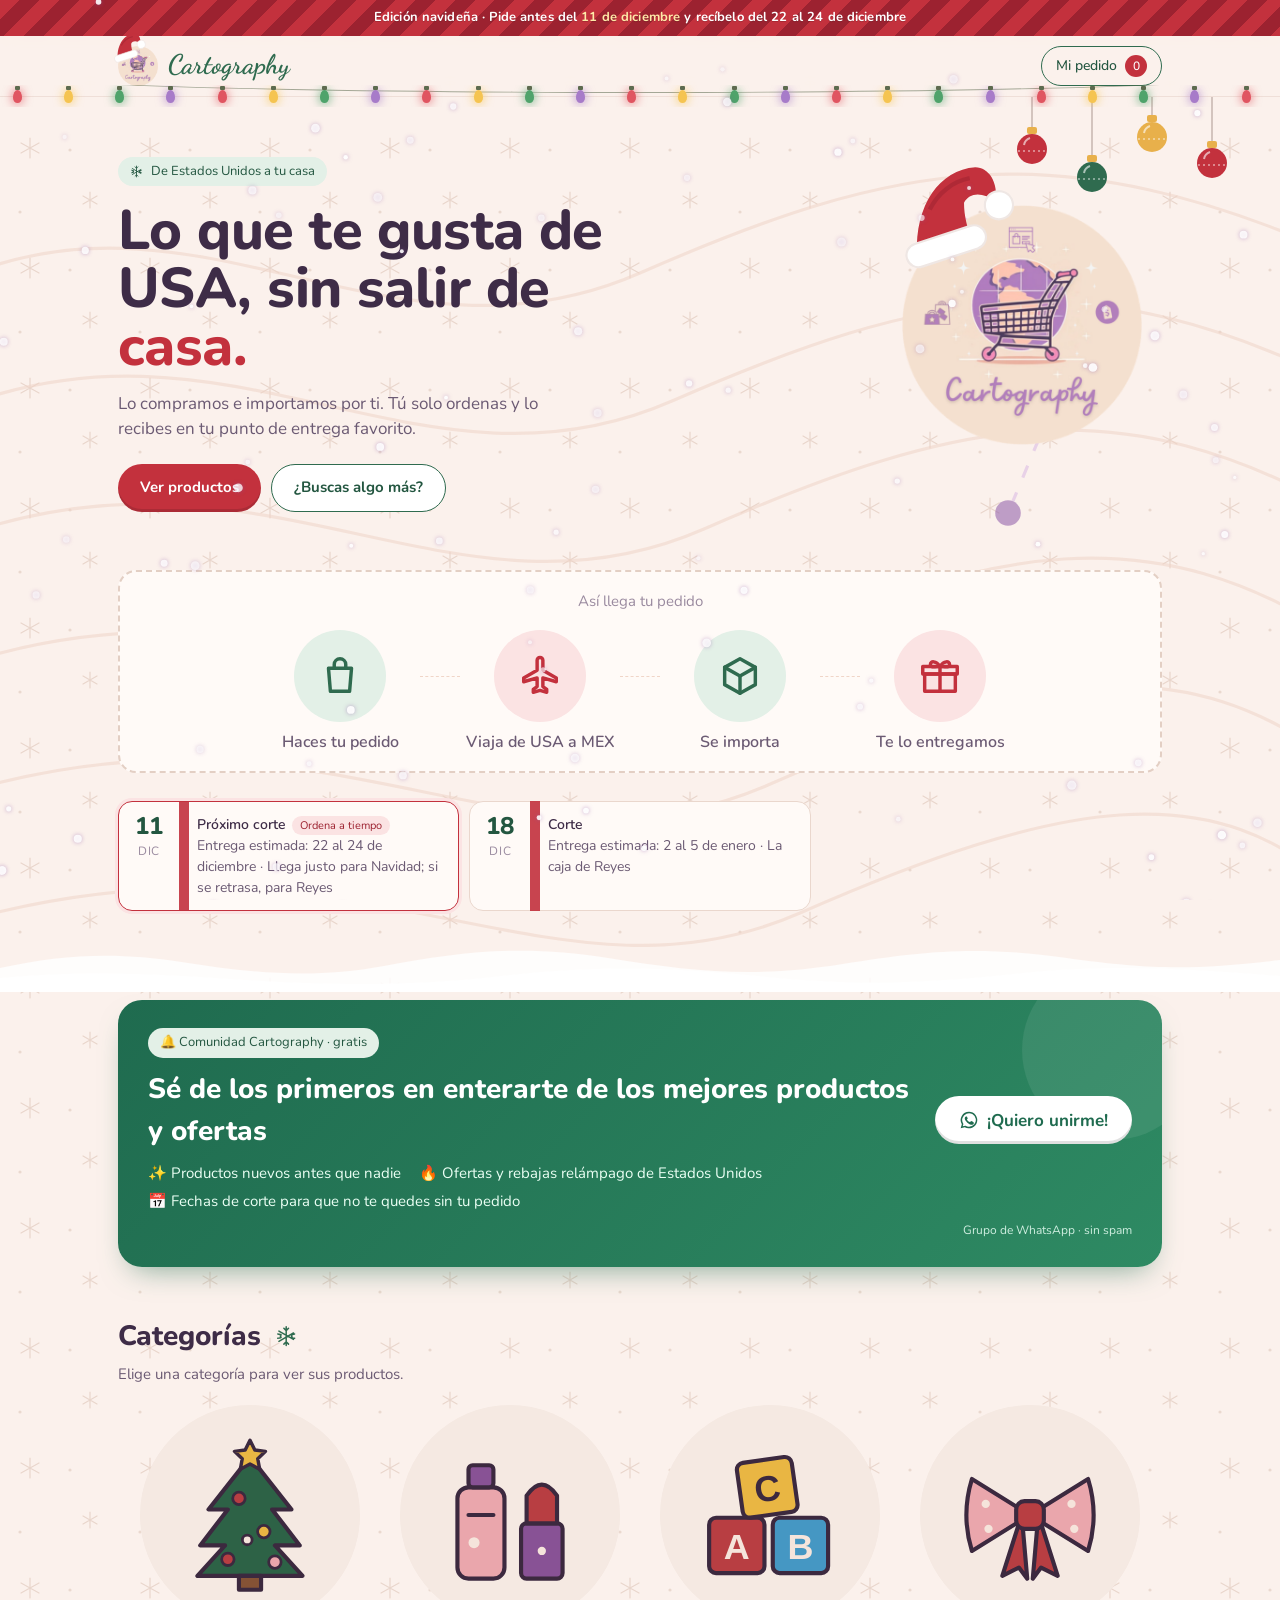
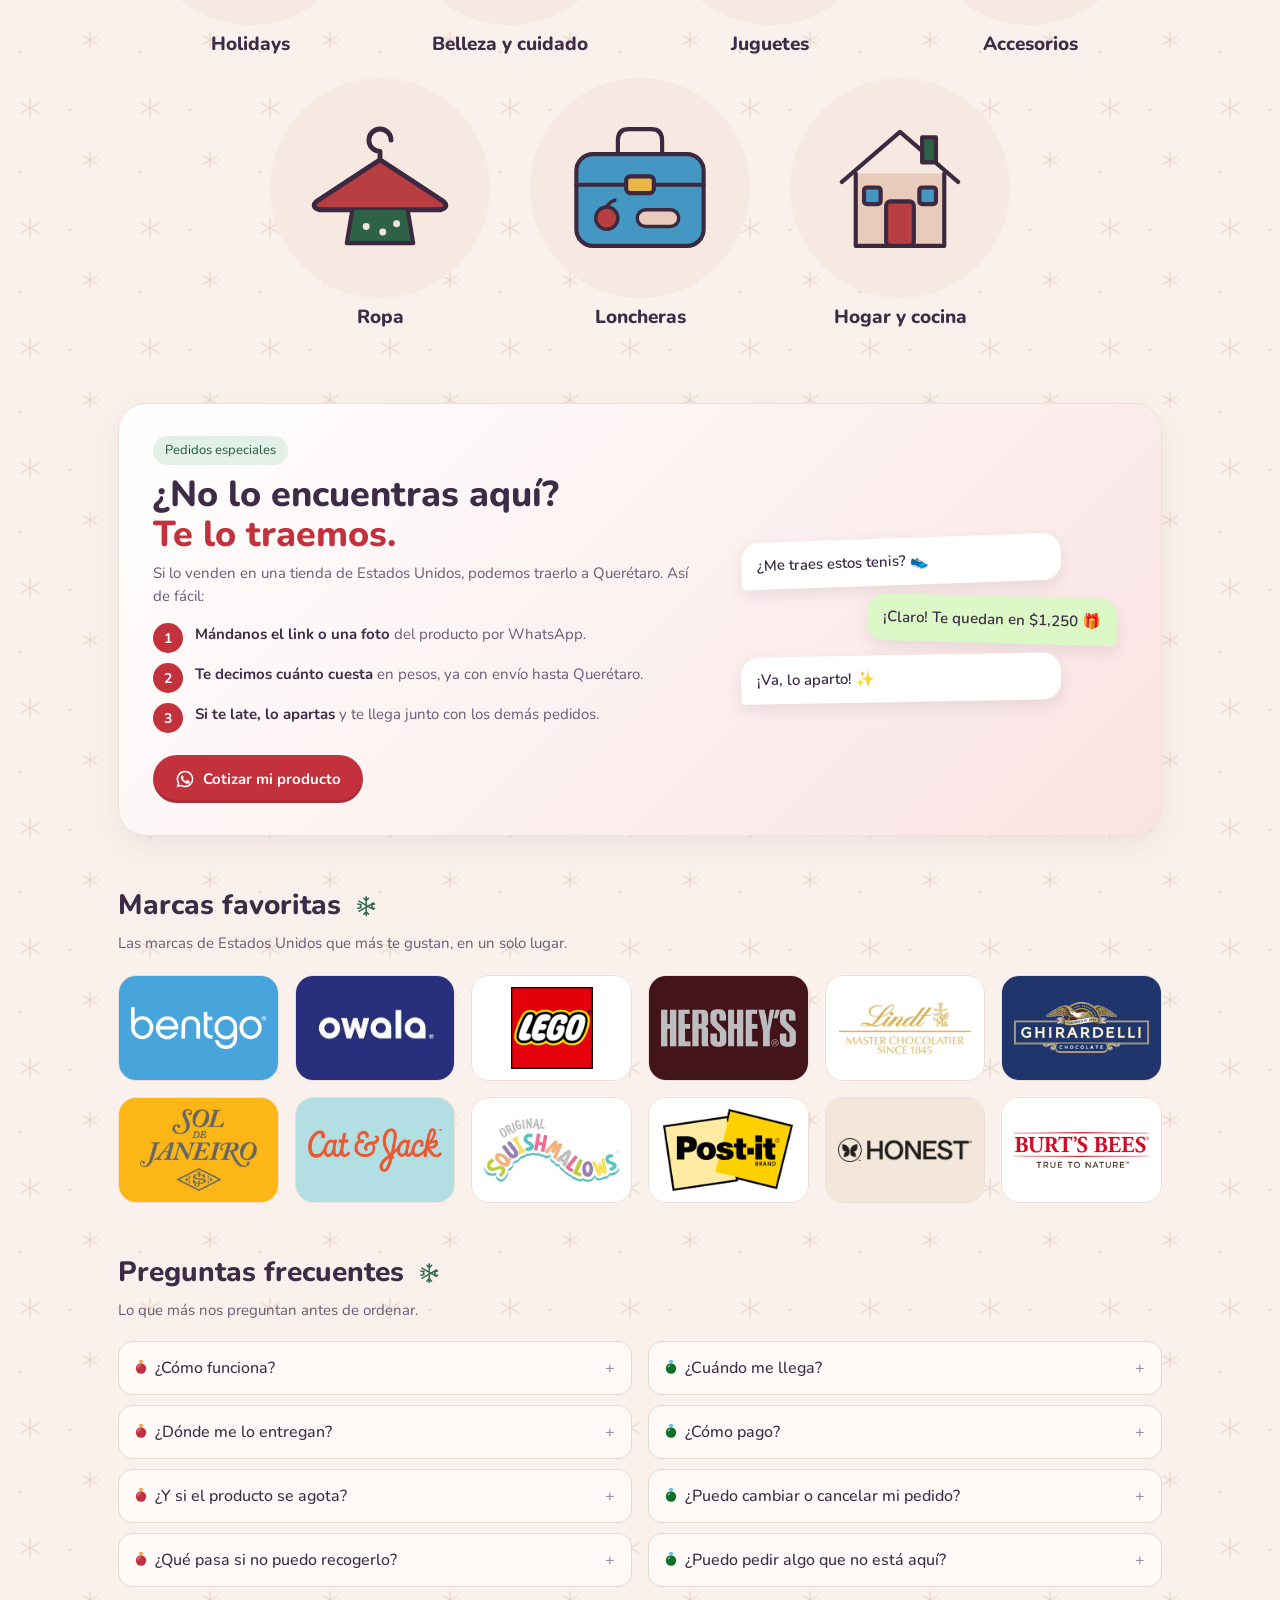
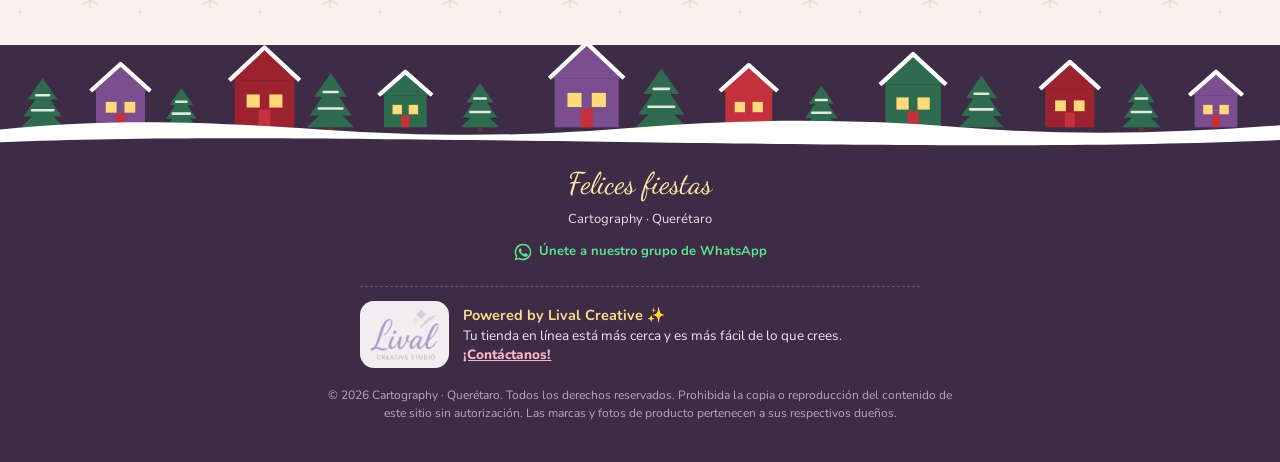
==== index.html @ c47ffec2 "Corrige nombre de sudadera Gap niño Co-Authored-By: Claude Opus 5.5 <noreply@anthropic.com> Claude-S" ====
<!DOCTYPE html>
<html lang="es-MX">
<head>
<meta charset="utf-8">
<meta name="viewport" content="width=device-width, initial-scale=1, viewport-fit=cover">
<title>Cartography · Lo que te gusta de USA, en Querétaro</title>
<meta property="og:type" content="website">
<meta property="og:site_name" content="Cartography">
<meta property="og:title" content="Cartography · Lo que te gusta de USA, en Querétaro">
<meta property="og:description" content="Lo que te gusta de Estados Unidos, sin salir de Querétaro. Ordena en línea y recíbelo cerca de ti 🎁">
<meta property="og:image" content="https://livalcreative.github.io/Cartography/img/compartir.jpg">
<meta property="og:url" content="https://livalcreative.github.io/Cartography/">
<meta name="twitter:card" content="summary_large_image">
<meta name="description" content="Productos de Estados Unidos entregados en Querétaro. Ordena en línea y recibe tu pedido en tu punto de entrega.">
<meta name="theme-color" content="#fbf1ec">
<link rel="icon" href="img/logo-cartography.png">
<link rel="apple-touch-icon" href="img/icono-180.png">
<link rel="preconnect" href="https://fonts.googleapis.com">
<link rel="preconnect" href="https://fonts.gstatic.com" crossorigin>
<link rel="stylesheet" href="https://fonts.googleapis.com/css2?family=Dancing+Script:wght@700&family=Nunito:wght@400;600;700;800&display=swap">
<link rel="stylesheet" href="assets/estilo.css?v=35">
<link rel="stylesheet" href="assets/navidad.css?v=8">
<script src="assets/nieve.js?v=3"></script>
</head>
<body class="navidad">
<div class="banda-navidad" id="banda">Edición navideña · Dulces y antojos de temporada de Estados Unidos</div>
<header class="barra">
  <div class="wrap">
    <a class="logo" href="./" aria-label="Cartography, inicio">
      <img src="img/logo-cartography.png" alt="">
      Cartography
    </a>
    <a class="mi-pedido" href="pedido/">Mi pedido <span class="n" data-contador>0</span></a>
  </div>
  <div class="luces" aria-hidden="true"><span style="left:1%"></span><span style="left:5%"></span><span style="left:9%"></span><span style="left:13%"></span><span style="left:17%"></span><span style="left:21%"></span><span style="left:25%"></span><span style="left:29%"></span><span style="left:33%"></span><span style="left:37%"></span><span style="left:41%"></span><span style="left:45%"></span><span style="left:49%"></span><span style="left:53%"></span><span style="left:57%"></span><span style="left:61%"></span><span style="left:65%"></span><span style="left:69%"></span><span style="left:73%"></span><span style="left:77%"></span><span style="left:81%"></span><span style="left:85%"></span><span style="left:89%"></span><span style="left:93%"></span><span style="left:97%"></span></div>
</header>

<main>
  <section class="portada">
    <svg class="mapa" viewBox="0 0 400 300" preserveAspectRatio="xMidYMid slice" aria-hidden="true" fill="none" stroke="#f0d5c8" stroke-width="1">
      <path d="M-20 60 C60 20 120 90 200 55 S330 10 420 50"/>
      <path d="M-20 100 C70 60 130 130 210 95 S340 50 420 90"/>
      <path d="M-20 140 C80 100 140 170 220 135 S350 90 420 130"/>
      <path d="M-20 180 C90 140 150 210 230 175 S360 130 420 170"/>
      <path d="M-20 220 C100 180 160 250 240 215 S370 170 420 210"/>
      <path d="M-20 260 C110 220 170 290 250 255 S380 210 420 250"/>
      <path d="M300 40 l40 30 l-25 60" stroke="#d9b8e3" stroke-dasharray="4 5"/>
      <circle cx="300" cy="40" r="3" fill="#d9b8e3" stroke="none"/>
      <circle cx="315" cy="130" r="4" fill="#8e5aa8" stroke="none"/>
    </svg>
    <div class="wrap">
      <img class="sello" src="img/logo-cartography.png" alt="Logo de Cartography">
      <div class="texto">
      <p class="kicker"><svg class="copo" viewBox="0 0 24 24" fill="none" stroke="currentColor" stroke-width="1.6" stroke-linecap="round" aria-hidden="true"><path d="M12 2v20M4.2 6.5l15.6 9M4.2 17.5l15.6-9M9.5 3.5 12 6l2.5-2.5M9.5 20.5 12 18l2.5 2.5M3 9.7l3.4.9-.9 3.4M21 14.3l-3.4-.9.9-3.4M3 14.3l3.4-.9-.9-3.4M21 9.7l-3.4.9.9 3.4"/></svg> De Estados Unidos a tu casa</p>
      <h1 class="grande">Lo que te gusta de USA, sin salir de casa.</h1>
      <p class="lead">Lo compramos e importamos por ti. Tú solo ordenas y lo recibes en tu punto de entrega favorito.</p>
      <div style="display:flex;gap:10px;flex-wrap:wrap">
        <a class="btn" href="#productos">Ver productos</a>
        <a class="btn claro" id="pedirAlgo" href="#">¿Buscas algo más?</a>
      </div>
      </div>
      <div class="extra">

      <div class="pasos" style="margin-top:28px">
        <p class="lbl">Así llega tu pedido</p>
        <div class="flow" id="flow"></div>
      </div>

      <div class="cortes" id="cortes"></div>
      </div>
    </div>
  </section>

  <section class="seccion grupo-arriba" id="grupo">
    <div class="wrap">
      <div class="grupo-wa">
        <div class="grupo-txt"><span class="kicker">🔔 Comunidad Cartography · gratis</span><h2 class="sec">Sé de los primeros en enterarte de los mejores productos y ofertas</h2><ul class="grupo-lista"><li>✨ Productos nuevos antes que nadie</li><li>🔥 Ofertas y rebajas relámpago de Estados Unidos</li><li>📅 Fechas de corte para que no te quedes sin tu pedido</li></ul></div>
        <a class="btn wa" href="https://chat.whatsapp.com/EgmJVJVqVJzEDLu8pYIgN0" target="_blank" rel="noopener"><svg viewBox="0 0 24 24" width="20" height="20" fill="currentColor" aria-hidden="true"><path d="M12 2a10 10 0 0 0-8.6 15.1L2 22l5-1.3A10 10 0 1 0 12 2Zm0 18.2a8.2 8.2 0 0 1-4.2-1.2l-.3-.2-3 .8.8-2.9-.2-.3A8.2 8.2 0 1 1 12 20.2Zm4.5-6.1c-.2-.1-1.5-.7-1.7-.8-.2-.1-.4-.1-.6.1l-.8 1c-.1.2-.3.2-.5.1a6.7 6.7 0 0 1-3.3-2.9c-.2-.4.3-.4.8-1.3.1-.2 0-.3 0-.4l-.8-1.8c-.2-.5-.4-.4-.6-.4h-.5a1 1 0 0 0-.7.3 3 3 0 0 0-.9 2.2 5.2 5.2 0 0 0 1.1 2.8 11.9 11.9 0 0 0 4.6 4c1.7.7 2.4.8 3.2.7a2.8 2.8 0 0 0 1.8-1.3 2.3 2.3 0 0 0 .2-1.3c-.1-.1-.3-.2-.5-.3Z"/></svg> ¡Quiero unirme!</a><small class="grupo-nota">Grupo de WhatsApp · sin spam</small>
      </div>
    </div>
  </section>
  <section class="seccion" id="productos">
    <div class="wrap">
      <h2 class="sec">Categorías <svg class="copo" viewBox="0 0 24 24" fill="none" stroke="currentColor" stroke-width="1.6" stroke-linecap="round" aria-hidden="true"><path d="M12 2v20M4.2 6.5l15.6 9M4.2 17.5l15.6-9M9.5 3.5 12 6l2.5-2.5M9.5 20.5 12 18l2.5 2.5M3 9.7l3.4.9-.9 3.4M21 14.3l-3.4-.9.9-3.4M3 14.3l3.4-.9-.9-3.4M21 9.7l-3.4.9.9 3.4"/></svg></h2>
      <p class="sub">Elige una categoría para ver sus productos.</p>
      <div class="circulos grandes" id="cats"></div>
    </div>
  </section>

  <section class="seccion" id="pedir">
    <div class="wrap">
      <div class="pedir-caja">
        <div class="pedir-txt">
          <span class="kicker">Pedidos especiales</span>
          <h2 class="sec">¿No lo encuentras aquí? <span class="resalta">Te lo traemos.</span></h2>
          <p class="sub">Si lo venden en una tienda de Estados Unidos, podemos traerlo a Querétaro. Así de fácil:</p>
          <ol class="pedir-pasos">
            <li><b>1</b><span><strong>Mándanos el link o una foto</strong> del producto por WhatsApp.</span></li>
            <li><b>2</b><span><strong>Te decimos cuánto cuesta</strong> en pesos, ya con envío hasta Querétaro.</span></li>
            <li><b>3</b><span><strong>Si te late, lo apartas</strong> y te llega junto con los demás pedidos.</span></li>
          </ol>
          <a class="btn wa" id="pedirWa" href="#" target="_blank" rel="noopener"><svg viewBox="0 0 24 24" width="20" height="20" fill="currentColor" aria-hidden="true"><path d="M12 2a10 10 0 0 0-8.6 15.1L2 22l5-1.3A10 10 0 1 0 12 2Zm0 18.2a8.2 8.2 0 0 1-4.2-1.2l-.3-.2-3 .8.8-2.9-.2-.3A8.2 8.2 0 1 1 12 20.2Zm4.5-6.1c-.2-.1-1.5-.7-1.7-.8-.2-.1-.4-.1-.6.1l-.8 1c-.1.2-.3.2-.5.1a6.7 6.7 0 0 1-3.3-2.9c-.2-.4.3-.4.8-1.3.1-.2 0-.3 0-.4l-.8-1.8c-.2-.5-.4-.4-.6-.4h-.5a1 1 0 0 0-.7.3 3 3 0 0 0-.9 2.2 5.2 5.2 0 0 0 1.1 2.8 11.9 11.9 0 0 0 4.6 4c1.7.7 2.4.8 3.2.7a2.8 2.8 0 0 0 1.8-1.3 2.3 2.3 0 0 0 .2-1.3c-.1-.1-.3-.2-.5-.3Z"/></svg> Cotizar mi producto</a>
        </div>
        <div class="pedir-arte" aria-hidden="true">
          <div class="burbuja b1">¿Me traes estos tenis? 👟</div>
          <div class="burbuja b2 yo">¡Claro! Te quedan en $1,250 🎁</div>
          <div class="burbuja b3">¡Va, lo aparto! ✨</div>
        </div>
      </div>
    </div>
  </section>

  <section class="seccion" id="marcas">
    <div class="wrap">
      <h2 class="sec">Marcas favoritas <svg class="copo" viewBox="0 0 24 24" fill="none" stroke="currentColor" stroke-width="1.6" stroke-linecap="round" aria-hidden="true"><path d="M12 2v20M4.2 6.5l15.6 9M4.2 17.5l15.6-9M9.5 3.5 12 6l2.5-2.5M9.5 20.5 12 18l2.5 2.5M3 9.7l3.4.9-.9 3.4M21 14.3l-3.4-.9.9-3.4M3 14.3l3.4-.9-.9-3.4M21 9.7l-3.4.9.9 3.4"/></svg></h2>
      <p class="sub">Las marcas de Estados Unidos que más te gustan, en un solo lugar.</p>
      <div class="marcas" id="marcasGrid"></div>
    </div>
  </section>


  <section class="seccion" id="preguntas">
    <div class="wrap" style="max-width:720px">
      <h2 class="sec">Preguntas frecuentes <svg class="copo" viewBox="0 0 24 24" fill="none" stroke="currentColor" stroke-width="1.6" stroke-linecap="round" aria-hidden="true"><path d="M12 2v20M4.2 6.5l15.6 9M4.2 17.5l15.6-9M9.5 3.5 12 6l2.5-2.5M9.5 20.5 12 18l2.5 2.5M3 9.7l3.4.9-.9 3.4M21 14.3l-3.4-.9.9-3.4M3 14.3l3.4-.9-.9-3.4M21 9.7l-3.4.9.9 3.4"/></svg></h2>
      <p class="sub">Lo que más nos preguntan antes de ordenar.</p>
      <div class="faq">
      <details><summary>¿Cómo funciona?</summary><p>Eliges tus productos y nos mandas tu pedido por WhatsApp. Ordenas con una parte del total por transferencia, nosotros lo compramos en Estados Unidos, lo importamos y te lo entregamos en Querétaro. El resto lo pagas al momento de la entrega.</p></details>
      <details><summary>¿Cuándo me llega?</summary><p>Cada producto te dice hasta qué día puedes pedirlo y la fecha estimada de entrega. Las fechas pueden variar unos días por el proceso de importación; si algo cambia, te avisamos por WhatsApp.</p></details>
      <details><summary>¿Dónde me lo entregan?</summary><p>En persona, en puntos de Querétaro como Uptown Juriquilla, Urban Center Jurica, Portal Querétaro, UTEQ, Santander de 5 de Febrero y Walmart de Bernardo Quintana. Los domingos también en Plaza Esfera y Arcos. El día y la hora los acordamos por WhatsApp.</p></details>
      <details><summary>¿Cómo pago?</summary><p>Para ordenar, por transferencia; te damos los datos al enviar tu pedido. El resto lo pagas al recibirlo, en efectivo o por transferencia.</p></details>
      <details><summary>¿Y si el producto se agota?</summary><p>Si al momento de comprarlo ya no hay, te avisamos y eliges: otro producto o la devolución completa de lo que pagaste.</p></details>
      <details><summary>¿Puedo cambiar o cancelar mi pedido?</summary><p>Como cada pedido se compra especialmente para ti, una vez comprado no hay cambios ni cancelaciones por talla o gusto. Si algo llega dañado, lo revisamos contigo.</p></details>
      <details><summary>¿Qué pasa si no puedo recogerlo?</summary><p>Tienes 15 días para liquidar y recoger tu pedido desde que te avisamos que llegó. Si no se recoge en ese plazo, el pedido se pierde y el anticipo no se devuelve.</p></details>
      <details><summary>¿Puedo pedir algo que no está aquí?</summary><p>Sí. Mándanos el link o una foto por WhatsApp y te decimos cuánto te queda en Querétaro.</p></details>
      </div>
    </div>
  </section>
</main>

<footer class="pie"><div class="wrap"><p class="felices">Felices fiestas</p>Cartography · Querétaro<p class="pie-grupo"><a href="https://chat.whatsapp.com/EgmJVJVqVJzEDLu8pYIgN0" target="_blank" rel="noopener"><svg viewBox="0 0 24 24" width="20" height="20" fill="currentColor" aria-hidden="true"><path d="M12 2a10 10 0 0 0-8.6 15.1L2 22l5-1.3A10 10 0 1 0 12 2Zm0 18.2a8.2 8.2 0 0 1-4.2-1.2l-.3-.2-3 .8.8-2.9-.2-.3A8.2 8.2 0 1 1 12 20.2Zm4.5-6.1c-.2-.1-1.5-.7-1.7-.8-.2-.1-.4-.1-.6.1l-.8 1c-.1.2-.3.2-.5.1a6.7 6.7 0 0 1-3.3-2.9c-.2-.4.3-.4.8-1.3.1-.2 0-.3 0-.4l-.8-1.8c-.2-.5-.4-.4-.6-.4h-.5a1 1 0 0 0-.7.3 3 3 0 0 0-.9 2.2 5.2 5.2 0 0 0 1.1 2.8 11.9 11.9 0 0 0 4.6 4c1.7.7 2.4.8 3.2.7a2.8 2.8 0 0 0 1.8-1.3 2.3 2.3 0 0 0 .2-1.3c-.1-.1-.3-.2-.5-.3Z"/></svg> Únete a nuestro grupo de WhatsApp</a></p><div class="credito"><a class="lival-logo" href="https://wa.me/524422791488?text=%C2%A1Hola%21%20Me%20gustar%C3%ADa%20m%C3%A1s%20informaci%C3%B3n%20sobre%20el%20servicio%20de%20p%C3%A1ginas%20web%20para%20negocios%20y%20emprendimientos." target="_blank" rel="noopener" aria-label="Lival Creative"><img src="img/lival-creative.png" alt="Lival Creative" loading="lazy"></a><p><b>Powered by Lival Creative ✨</b><br>Tu tienda en línea está más cerca y es más fácil de lo que crees. <a href="https://wa.me/524422791488?text=%C2%A1Hola%21%20Me%20gustar%C3%ADa%20m%C3%A1s%20informaci%C3%B3n%20sobre%20el%20servicio%20de%20p%C3%A1ginas%20web%20para%20negocios%20y%20emprendimientos." target="_blank" rel="noopener">¡Contáctanos!</a></p></div><p class="derechos">© 2026 Cartography · Querétaro. Todos los derechos reservados. Prohibida la copia o reproducción del contenido de este sitio sin autorización. Las marcas y fotos de producto pertenecen a sus respectivos dueños.</p></div></footer>

<div class="aviso" id="aviso" hidden role="status"></div>

<script src="assets/productos.js?v=118"></script>
<script src="assets/tienda.js?v=8"></script>
<script src="assets/comun.js?v=33"></script>
<script>
(function () {
  const C = window.CARTO, U = window.CARTO_UI, esc = U.esc;
  // Enlaces viejos con #p=producto
  const m = /#p=([\w-]+)/.exec(location.hash); if (m) { location.replace("producto/?id=" + m[1]); return; }
  if (location.hash === "#belleza") { location.replace("categoria/?c=belleza"); return; }

  document.getElementById("flow").innerHTML = U.pasosHTML();

  const hoy = C.hoyISO(), prox = C.proximoCruce();
  const vigentes = C.CRUCES.filter(c => hoy <= c.corteMismoDia);
  const MES = ["ene", "feb", "mar", "abr", "may", "jun", "jul", "ago", "sep", "oct", "nov", "dic"];
  document.getElementById("cortes").innerHTML = vigentes.length ? vigentes.map(c => {
    const d = C.fecha(c.corteMismoDia), es = prox && c.cruce === prox.cruce;
    return '<div class="corte' + (es ? " prox" : "") + '"><div class="dia"><b>' + d.getDate() + "</b><span>" + MES[d.getMonth()] + "</span></div><p>" +
      (es ? '<strong>Próximo corte</strong><span class="tag">Ordena a tiempo</span><br>' : "<strong>Corte</strong><br>") +
      "Entrega estimada: " + esc(c.entrega) + (c.nota ? " · " + esc(c.nota) : "") + "</p></div>";
  }).join("") : '<div class="corte"><p><strong>Pronto anunciamos los siguientes cortes.</strong><br>Mientras, escríbenos por WhatsApp.</p></div>';

  const pa = document.getElementById("pedirAlgo");
  pa.href = "https://wa.me/52" + C.WHATSAPP + "?text=" + encodeURIComponent("🔎 Solicitud *Cartography*\n\n¡Hola Cartography! Busco un producto que no vi en la tienda: ");
  pa.target = "_blank"; pa.rel = "noopener";
  document.getElementById("pedirWa").href = pa.href;

  document.getElementById("marcasGrid").innerHTML = U.MARCAS.map(m => U.marcaHTML(m, "categoria/")).join("");
  document.getElementById("cats").innerHTML = U.CATEGORIAS.map(c => U.circuloHTML("categoria/?c=" + c.id, U.fotoCategoria(c), c.nombre)).join("");
})();
</script>
</body>
</html>
---- assets/estilo.css ----
*,*::before,*::after{box-sizing:border-box}
:root{
  --arena:#fbf1ec;--papel:#fffaf7;--tinta:#3e2c47;--tinta2:#6b5a73;--suave:#9a8a9f;--linea:#efdfd8;
  --rosa:#8e5aa8;--rosa2:#6b3f84;--rosaclaro:#f3e6f6;--mapa:#f0d5c8;--durazno:#f3dfd3;--pink:#f4b6c2;
  --titulo:"Nunito",system-ui,-apple-system,"Segoe UI",Roboto,sans-serif;
  --texto:"Nunito",system-ui,-apple-system,"Segoe UI",Roboto,sans-serif;
  --firma:"Dancing Script",cursive;
}
html{scroll-behavior:smooth;-webkit-text-size-adjust:100%}
body{margin:0;background:var(--arena);color:var(--tinta);font-family:var(--texto);font-size:16px;line-height:1.5;-webkit-font-smoothing:antialiased}
img{max-width:100%;display:block}
a{color:inherit}
button{font:inherit;color:inherit;cursor:pointer}
[hidden]{display:none!important}
.wrap{max-width:1080px;margin:0 auto;padding:0 18px}

/* Barra */
.barra{position:sticky;top:0;z-index:20;background:rgba(251,241,236,.94);backdrop-filter:blur(8px);border-bottom:1px solid var(--linea)}
.barra .wrap{display:flex;align-items:center;justify-content:space-between;height:60px}
.logo{display:flex;align-items:center;gap:10px;text-decoration:none;font-family:var(--firma);font-weight:700;font-size:27px;color:var(--rosa)}
.logo img{width:40px;height:40px}
.mi-pedido{display:inline-flex;align-items:center;gap:8px;border:1.5px solid var(--rosa);color:var(--rosa2);border-radius:999px;padding:8px 14px;text-decoration:none;font-size:14px;font-weight:500;background:transparent}
.mi-pedido .n{min-width:22px;height:22px;border-radius:999px;background:var(--rosa);color:#fff;font-size:12px;display:inline-grid;place-items:center;padding:0 6px}

/* Portada */
.portada{padding:44px 0 28px;position:relative;overflow:hidden}
.portada .mapa{position:absolute;inset:0;opacity:.55;pointer-events:none}
.portada .wrap{position:relative}
.kicker{display:inline-flex;align-items:center;gap:8px;font-size:13px;color:var(--rosa2);background:var(--rosaclaro);border-radius:999px;padding:5px 12px;margin:0 0 16px}
h1.grande{font-family:var(--titulo);font-weight:800;font-size:clamp(34px,7vw,56px);line-height:1.04;letter-spacing:-.01em;margin:0 0 14px;max-width:16ch}
.portada p.lead{font-size:17px;color:var(--tinta2);max-width:46ch;margin:0 0 22px}
.btn{display:inline-flex;align-items:center;justify-content:center;gap:8px;height:48px;padding:0 22px;border-radius:999px;border:0;background:var(--rosa);color:#fff;font-weight:700;font-size:15px;text-decoration:none}
.btn:active{transform:scale(.98)}
.btn.claro{background:transparent;color:var(--rosa2);border:1.5px solid var(--rosa)}

/* Así llega */
.pasos{background:var(--papel);border:1px solid var(--linea);border-radius:18px;padding:18px 14px;margin:8px 0 0}
.pasos .lbl{font-size:13px;color:var(--suave);text-align:center;margin:0 0 12px}
.flow{display:flex;align-items:flex-start;justify-content:space-between;max-width:560px;margin:0 auto}
.st{flex:1;display:flex;flex-direction:column;align-items:center;gap:7px;text-align:center;font-size:12px;line-height:1.3;color:var(--tinta2)}
.ic{width:42px;height:42px;border-radius:50%;background:var(--rosaclaro);display:flex;align-items:center;justify-content:center}
.ic svg{width:21px;height:21px}
.dash{flex:0 0 14px;margin-top:20px;border-top:1.5px dashed var(--mapa)}

/* Cortes */
.cortes{margin:28px 0 0;display:grid;gap:10px}
.corte{background:var(--papel);border:1px solid var(--linea);border-radius:14px;padding:12px 14px;display:flex;gap:12px;align-items:center}
.corte .dia{flex:none;width:52px;text-align:center;border-right:1px solid var(--linea);padding-right:12px}
.corte .dia b{display:block;font-family:var(--titulo);font-weight:800;font-size:24px;line-height:1;color:var(--rosa2)}
.corte .dia span{font-size:12px;color:var(--suave);text-transform:uppercase;letter-spacing:.06em}
.corte p{margin:0;font-size:14px;color:var(--tinta2)}
.corte p strong{color:var(--tinta);font-weight:600}
.corte.prox{border-color:var(--rosa)}
.corte .tag{font-size:11px;color:var(--rosa2);background:var(--rosaclaro);border-radius:999px;padding:2px 8px;margin-left:6px;white-space:nowrap}

/* Secciones */
.seccion{padding:40px 0 8px}
h2.sec{font-family:var(--titulo);font-weight:800;font-size:28px;margin:0 0 6px}
.sub{color:var(--tinta2);margin:0 0 20px;font-size:15px}

/* Catálogo */
.grid{display:grid;grid-template-columns:repeat(2,minmax(0,1fr));gap:14px}
@media(min-width:760px){.grid{grid-template-columns:repeat(3,minmax(0,1fr));gap:20px}}
.prod{background:var(--papel);border:1px solid var(--linea);border-radius:16px;overflow:hidden;text-align:left;padding:0;display:flex;flex-direction:column;text-decoration:none;color:inherit;transition:transform .15s ease,border-color .15s ease}
.prod:hover{border-color:var(--rosa);transform:translateY(-2px)}
.prod .foto{position:relative;background:#fff;aspect-ratio:1/1}
.prod .foto img{width:100%;height:100%;object-fit:contain}
.prod .badge{position:absolute;top:8px;left:8px;background:var(--rosaclaro);color:var(--rosa2);font-size:11px;padding:3px 8px;border-radius:8px}
.prod .info{padding:10px 12px 14px;display:flex;flex-direction:column;gap:2px}
.prod .marca{font-size:12px;color:var(--suave)}
.prod .nom{font-size:14px;font-weight:500;line-height:1.3}
.prod .pre{font-family:var(--titulo);font-size:19px;font-weight:800;color:var(--rosa2);margin-top:4px}

/* Vista completa */
.velo{position:fixed;inset:0;z-index:50;background:rgba(20,22,26,.55);display:flex;align-items:flex-end;justify-content:center}
@media(min-width:760px){.velo{align-items:center}}
.hoja{background:var(--papel);width:100%;max-width:440px;max-height:94vh;overflow:auto;border-radius:20px 20px 0 0;position:relative}
@media(min-width:760px){.hoja{border-radius:20px}}
.cerrar{position:absolute;top:10px;right:10px;z-index:2;width:38px;height:38px;border-radius:50%;border:0;background:rgba(255,255,255,.92);font-size:20px;line-height:1}
.hoja .foto{position:relative;background:#fff}
.hoja .foto .tag{position:absolute;top:12px;left:12px;background:var(--rosaclaro);color:var(--rosa2);font-size:12px;padding:4px 10px;border-radius:8px}
.hoja .foto .ref{position:absolute;bottom:10px;right:12px;font-size:11px;color:var(--suave)}
.cuerpo{padding:16px 18px 22px}
.cuerpo .marca{font-size:12px;color:var(--tinta2);margin:0 0 2px}
.cuerpo h3{font-size:19px;font-weight:600;margin:0 0 14px;line-height:1.3}
.cuerpo h4{font-size:13px;font-weight:600;margin:0 0 4px}
.cuerpo p.t{font-size:14px;color:var(--tinta2);margin:0 0 12px;line-height:1.55}
.usos{font-size:13px;line-height:1.55;margin:0 0 12px}
.usos div{display:flex;gap:8px;margin-bottom:6px}
.usos .i{color:var(--rosa);flex:none;width:16px;text-align:center}
.ideal{font-size:13px;color:var(--tinta2);margin:0 0 16px;line-height:1.5}
.ideal b{color:var(--tinta)}
.precio{display:flex;align-items:baseline;justify-content:space-between;margin:0 0 2px}
.precio .p{font-family:var(--titulo);font-size:28px;font-weight:800;color:var(--rosa2)}
.precio .a{font-size:13px;color:var(--tinta2)}
.chico{font-size:12px;color:var(--suave);margin:0 0 14px}
.fechas{background:var(--arena);border-radius:10px;padding:10px 12px;font-size:13px;line-height:1.6;margin:0 0 6px}
.nota{font-size:11px;color:var(--suave);margin:0 0 14px;line-height:1.4}
.cant{display:flex;align-items:center;gap:10px;margin:0 0 12px}
.cant button{width:38px;height:38px;border-radius:10px;border:1px solid var(--linea);background:#fff;font-size:18px}
.cant span{min-width:24px;text-align:center;font-weight:600}
.btn.full{width:100%}

/* Preguntas */
details{background:var(--papel);border:1px solid var(--linea);border-radius:14px;padding:14px 16px;margin:0 0 10px}
summary{cursor:pointer;font-weight:500;list-style:none}
summary::-webkit-details-marker{display:none}
summary::after{content:"+";float:right;color:var(--suave)}
details[open] summary::after{content:"–"}
details p{color:var(--tinta2);font-size:14px;margin:10px 0 0}

/* Pie */
.pie{padding:40px 0 60px;color:var(--suave);font-size:13px;text-align:center}

/* Aviso */
.aviso{position:fixed;left:12px;right:12px;bottom:16px;z-index:60;max-width:420px;margin:0 auto;background:var(--tinta);color:#fff;border-radius:14px;padding:12px 16px;font-size:14px;display:flex;justify-content:space-between;gap:12px;align-items:center}
.aviso a{color:#f5c4d6;font-weight:600;white-space:nowrap}

/* Pantalla de pedido */
.caja{background:var(--papel);border:1px solid var(--linea);border-radius:18px;padding:18px;margin:0 0 14px}
.linea{display:flex;gap:12px;align-items:center;padding:10px 0;border-bottom:1px solid var(--linea)}
.linea:last-child{border-bottom:0}
.linea img{width:58px;height:58px;object-fit:contain;background:#fff;border-radius:10px;border:1px solid var(--linea);flex:none}
.linea .d{flex:1;min-width:0;font-size:14px}
.linea .d b{display:block;font-weight:500}
.linea .d small{color:var(--suave);font-size:12px}
.linea .m{text-align:right;font-weight:600;font-size:14px}
.mini{display:flex;align-items:center;gap:6px;margin-top:6px}
.mini button{width:28px;height:28px;border-radius:8px;border:1px solid var(--linea);background:#fff;font-size:15px;line-height:1}
.mini .q{min-width:18px;text-align:center;font-size:13px}
.quitar{border:0;background:none;color:var(--suave);font-size:12px;text-decoration:underline;padding:0 0 0 6px}
.fila{display:flex;justify-content:space-between;font-size:15px;padding:6px 0;color:var(--tinta2)}
.fila.tot{color:var(--tinta);font-weight:600;border-top:1px solid var(--linea);margin-top:6px;padding-top:12px}
.pago{background:var(--rosaclaro);border-radius:12px;padding:12px 14px;margin:12px 0 4px}
.pago .fila{color:var(--rosa2)}
.pago .fila b{font-size:19px}
label.campo{display:block;font-size:13px;font-weight:500;margin:0 0 12px}
label.campo input,label.campo select,label.campo textarea{display:block;width:100%;margin-top:6px;height:46px;border:1px solid var(--linea);border-radius:10px;padding:0 12px;font:inherit;font-size:16px;background:#fff;color:var(--tinta)}
label.campo textarea{height:80px;padding:10px 12px;resize:vertical}
.error{color:#b42318;font-size:13px;margin:-4px 0 12px}
.clabe{font-family:ui-monospace,Menlo,monospace;font-size:15px;white-space:nowrap;background:var(--arena);border-radius:10px;padding:10px 12px;margin:8px 0;display:flex;justify-content:space-between;align-items:center;gap:8px}
.clabe button{border:1px solid var(--linea);background:#fff;border-radius:8px;font-size:12px;padding:6px 10px;font-family:var(--texto)}
.vacio{text-align:center;padding:30px 10px;color:var(--tinta2)}

.sello{width:150px;height:150px;margin:0 0 18px}
@media(min-width:760px){.portada .wrap{display:grid;grid-template-columns:1fr 260px;gap:30px;align-items:center}.portada .sello{width:240px;height:240px;grid-column:2;grid-row:1}.portada .texto{grid-column:1;grid-row:1}.portada .extra{grid-column:1/-1}}
.aviso a{color:var(--pink)}
.fechas{background:var(--durazno)}

/* Página de producto */
.ficha-wrap{padding-top:18px;padding-bottom:30px}
.migas{font-size:13px;color:var(--suave);display:flex;gap:8px;align-items:center;margin:0 0 16px}
.migas a{color:var(--rosa2);text-decoration:none;font-weight:600}
.ficha{display:grid;gap:22px}
@media(min-width:860px){.ficha{grid-template-columns:minmax(0,1.05fr) minmax(0,1fr);gap:44px;align-items:start}.galeria{position:sticky;top:80px}}
.galeria .principal{position:relative;background:#fff;border:1px solid var(--linea);border-radius:20px;overflow:hidden;aspect-ratio:1/1}
.galeria .principal img{width:100%;height:100%;object-fit:contain}
.galeria .tag{position:absolute;top:14px;left:14px;background:var(--rosaclaro);color:var(--rosa2);font-size:12px;font-weight:600;padding:5px 11px;border-radius:999px}
.galeria .ref{position:absolute;bottom:10px;right:14px;font-size:11px;color:var(--suave)}
.miniaturas{display:flex;gap:10px;margin-top:10px;overflow-x:auto}
.miniaturas button{flex:none;width:68px;height:68px;border-radius:12px;border:1px solid var(--linea);background:#fff;padding:4px}
.miniaturas button[aria-current]{border:2px solid var(--rosa)}
.miniaturas img{width:100%;height:100%;object-fit:contain}
.detalle .marca{font-size:13px;color:var(--rosa);font-weight:700;letter-spacing:.04em;text-transform:uppercase;margin:0 0 4px}
.detalle h1{font-family:var(--titulo);font-weight:800;font-size:clamp(26px,4.4vw,34px);line-height:1.15;margin:0 0 14px}
.detalle .precio .p{font-size:32px}
.detalle .precio .a{font-size:15px;font-weight:600;color:var(--rosa2);background:var(--rosaclaro);padding:4px 12px;border-radius:999px}
.comprar{display:flex;gap:12px;align-items:center;margin:18px 0 8px}
.comprar .cant{margin:0}
.comprar .btn{flex:1}
.bloque{border-top:1px solid var(--linea);padding:18px 0 4px}
.bloque h2{font-size:15px;font-weight:800;margin:0 0 6px;color:var(--tinta)}
.bloque p{font-size:15px;color:var(--tinta2);margin:0 0 10px;line-height:1.6}
.bloque .usos{font-size:14px}
.ficha-pasos{margin-top:18px}

/* Pantalla de pedido: dos columnas en computadora */
.pedido-wrap{padding-top:26px;padding-bottom:60px}
@media(min-width:900px){
  .pedido-grid{display:grid;grid-template-columns:minmax(0,1.35fr) minmax(0,1fr);gap:24px;align-items:start}
  .col-der{position:sticky;top:80px}
}
.mini .quitar{width:auto;height:auto;border:0;background:none;padding:0 0 0 8px}
.vacio{max-width:520px;margin:0 auto}

/* Inicio en computadora */
@media(min-width:900px){
  .cortes{grid-template-columns:repeat(3,minmax(0,1fr))}
  .corte{align-items:flex-start}
  .grid{grid-template-columns:repeat(4,minmax(0,1fr))}
  .portada{padding:60px 0 36px}
  .pasos .flow{max-width:760px}
  .st{font-size:13px}
  #preguntas .wrap{max-width:1080px!important}
  .faq{display:grid;grid-template-columns:1fr 1fr;gap:0 16px;align-items:start}
}

/* Secciones del catálogo */
.chips{display:flex;gap:8px;flex-wrap:wrap;margin:0 0 18px}
.chip{display:inline-flex;align-items:center;gap:6px;padding:7px 14px;border-radius:999px;background:var(--papel);border:1.5px solid var(--linea);text-decoration:none;font-weight:700;font-size:14px;color:var(--rosa2)}
.chip span{font-size:12px;color:var(--suave);font-weight:600}
.chip:hover{border-color:var(--rosa)}
.seccion-cat{margin:0 0 30px;scroll-margin-top:80px}
h3.cat{font-family:var(--titulo);font-weight:800;font-size:21px;margin:0 0 12px;color:var(--rosa2)}

/* Segunda foto al pasar el mouse (computadora) */
.prod .foto img.alt{position:absolute;inset:0;opacity:0;transition:opacity .25s ease;background:#fff}
@media(hover:hover){.prod:hover .foto img.alt{opacity:1}}

/* Círculos estilo Target (categorías y subcategorías) */
.circulos{display:flex;flex-wrap:wrap;justify-content:center;gap:18px 14px;margin:6px 0 26px}
.circulo{display:flex;flex-direction:column;align-items:center;gap:8px;width:104px;text-decoration:none;color:var(--tinta);text-align:center}
.circulo .bola{width:96px;height:96px;border-radius:50%;background:#f5e9e2;display:flex;align-items:center;justify-content:center;overflow:hidden;transition:transform .15s ease,box-shadow .15s ease;border:3px solid transparent}
.circulo .bola img{width:78%;height:78%;object-fit:contain;mix-blend-mode:multiply}
.circulo .nombre{font-size:14px;font-weight:700;line-height:1.2}
.circulo:hover .bola{transform:scale(1.05);box-shadow:0 6px 16px rgba(62,44,71,.12)}
.circulo:hover .nombre{text-decoration:underline}
.circulo.activo .bola{border-color:var(--rosa)}
.circulo.activo .nombre{color:var(--rosa2);text-decoration:underline}
.circulos.grandes{gap:22px 30px}
.circulos.grandes .circulo{width:170px}
.circulos.grandes .bola{width:160px;height:160px}
.circulos.grandes .nombre{font-size:17px;font-weight:800}
@media (min-width:900px){
  .circulo{width:128px}.circulo .bola{width:120px;height:120px}.circulo .nombre{font-size:15px}
  .circulos.grandes .circulo{width:230px}.circulos.grandes .bola{width:220px;height:220px}.circulos.grandes .nombre{font-size:19px}
}
.cat-titulo{text-align:center;font-family:var(--titulo);font-weight:800;font-size:32px;margin:6px 0 4px;color:var(--tinta)}
.migas.centro{justify-content:center;display:flex;gap:6px;margin:0 0 18px}
.opcion{display:flex;align-items:center;gap:8px;font-weight:700;margin:0 0 10px}
.opcion select{font:inherit;padding:6px 10px;border-radius:10px;border:1px solid var(--linea);background:#fff}
.comprar .opcion{flex-basis:100%}
/* Crédito Lival Creative en el pie */
.pie .credito{display:flex;align-items:center;justify-content:center;gap:14px;margin:18px auto 0;padding-top:14px;border-top:1px dashed rgba(142,90,168,.35);max-width:560px;text-align:left;font-size:13.5px;line-height:1.45}
.pie .credito img{width:78px;height:auto;display:block;transition:transform .2s ease}
.pie .credito a.lival-logo:hover img{transform:rotate(-4deg) scale(1.06)}
.pie .credito p{margin:0}
.pie .credito b{color:var(--rosa2);font-size:14.5px}
.pie .credito p a{color:var(--rosa);font-weight:800}
@media (max-width:520px){.pie .credito{flex-direction:column;text-align:center}}
.filtros{background:var(--papel);border:1px solid var(--linea);border-radius:20px;padding:14px 16px;margin:-2px 0 24px;display:grid;gap:10px;box-shadow:0 6px 18px rgba(62,44,71,.05)}
.filtros .fila{display:flex;justify-content:flex-start;align-items:center;gap:10px 14px;flex-wrap:wrap;padding:0}
.filtros .et{display:inline-flex;align-items:center;gap:6px;font-weight:800;font-size:13px;letter-spacing:.04em;text-transform:uppercase;color:var(--rosa2);min-width:96px}
.filtros .et svg{width:16px;height:16px}
.pastillas{display:flex;gap:8px;flex-wrap:wrap}
.pastillas button{font:inherit;font-size:14px;font-weight:700;padding:7px 14px;border-radius:999px;border:1.5px solid var(--linea);background:#fff;color:var(--tinta);transition:all .15s ease}
.pastillas button:hover{border-color:var(--rosa);transform:translateY(-1px)}
.pastillas button[aria-pressed="true"]{background:var(--rosa);border-color:var(--rosa);color:#fff;box-shadow:0 4px 10px rgba(142,90,168,.25)}
@media (max-width:600px){.filtros{padding:12px}.filtros .fila{flex-direction:column;align-items:flex-start;gap:6px}.filtros>*{min-width:0}.pastillas{gap:6px}.pastillas button{font-size:13px;padding:6px 11px}}
/* Colores / variantes */
.colores{margin:4px 0 14px}
.colores .colnom{margin:0 0 8px;font-size:14px;color:var(--tinta2)}
.colores .colnom b{color:var(--tinta)}
.muestras{display:flex;flex-wrap:wrap;gap:8px}
.muestras button{width:54px;height:54px;padding:3px;border-radius:50%;border:2px solid var(--linea);background:#fff;overflow:hidden;transition:transform .15s ease,border-color .15s ease}
.muestras button img{width:100%;height:100%;object-fit:contain;border-radius:50%}
.muestras button:hover{transform:scale(1.06);border-color:var(--rosa)}
.muestras button[aria-pressed="true"]{border-color:var(--rosa);box-shadow:0 0 0 2px #fff inset,0 3px 10px rgba(142,90,168,.3)}
.prod .foto .nvar{position:absolute;left:8px;bottom:10px;background:rgba(255,255,255,.92);color:var(--tinta);font-size:11.5px;font-weight:800;padding:3px 8px;border-radius:999px;box-shadow:0 1px 4px rgba(0,0,0,.08)}
/* Íconos de "Así llega tu pedido" más grandes */
.ic{width:58px;height:58px}
.ic svg{width:29px;height:29px;stroke-width:1.8}
.dash{margin-top:28px}
.st{font-size:13px;font-weight:600}
@media (min-width:900px){
  .ic{width:92px;height:92px}
  .ic svg{width:46px;height:46px}
  .dash{margin-top:46px;flex-basis:40px}
  .st{font-size:16px;gap:10px}
  .pasos .lbl{font-size:15px;margin-bottom:18px}
}
/* Marcas favoritas */
.marcas{display:grid;grid-template-columns:repeat(2,minmax(0,1fr));gap:12px}
@media (min-width:700px){.marcas{grid-template-columns:repeat(4,minmax(0,1fr));gap:16px}}
@media (min-width:1000px){.marcas{grid-template-columns:repeat(6,minmax(0,1fr))}}
.marca-card{display:flex;flex-direction:column;align-items:center;justify-content:center;gap:6px;min-height:104px;padding:16px 10px;background:#fff;border:1.5px solid var(--linea);border-radius:18px;text-decoration:none;color:var(--tinta);text-align:center;transition:transform .15s ease,border-color .15s ease,box-shadow .15s ease}
.marca-card:hover{transform:translateY(-3px);border-color:var(--rosa);box-shadow:0 8px 18px rgba(62,44,71,.08)}
.marca-card img{max-width:80%;max-height:52px;object-fit:contain}
.marca-nom{font-family:var(--titulo);font-weight:800;font-size:19px;letter-spacing:.01em;line-height:1.1}
.marca-n{font-size:12px;color:var(--suave);font-weight:600}
.marca-card{padding:0 0 10px;overflow:hidden;min-height:0;justify-content:flex-start}
.marca-card .marca-logo{display:flex;align-items:center;justify-content:center;width:100%;aspect-ratio:16/10;padding:12px 14px;border-bottom:1px solid var(--linea)}
.marca-card .marca-logo img{max-width:100%;max-height:100%;width:auto;height:auto;object-fit:contain}
.marca-card .marca-n{margin-top:2px}
.marca-card .marca-logo{aspect-ratio:auto;height:96px;padding:10px 12px}
.marca-card .marca-logo img{max-height:76px;max-width:100%}
@media (min-width:1000px){.marca-card .marca-logo{height:104px}.marca-card .marca-logo img{max-height:82px}}
.marca-card{padding:0}
.marca-card .marca-logo{border-bottom:0}
.aviso-prod{margin:10px 0 4px;padding:10px 14px;border-radius:12px;background:#f4f0f8;color:var(--tinta2);font-size:13.5px;line-height:1.45;border-left:4px solid var(--rosa)}
.grupo-wa{display:flex;align-items:center;justify-content:space-between;gap:20px;flex-wrap:wrap;background:linear-gradient(135deg,#1f6b4f,#2e8a63);color:#fff;border-radius:24px;padding:28px 30px;box-shadow:0 14px 30px -14px rgba(31,107,79,.6);position:relative;overflow:hidden}
.grupo-wa::after{content:"";position:absolute;right:-40px;top:-40px;width:180px;height:180px;border-radius:50%;background:rgba(255,255,255,.08)}
.grupo-wa .sec{color:#fff}
.grupo-lista{list-style:none;padding:0;margin:10px 0 0;display:flex;flex-wrap:wrap;gap:6px 18px;font-size:15px;color:#eafff4}
.grupo-wa>a.btn,.grupo-wa .btn.wa{background:#fff!important;color:#1f6b4f!important;font-size:17px;padding:14px 24px;position:relative;z-index:1;animation:latido 2.4s ease-in-out infinite}
.grupo-nota{flex-basis:100%;text-align:right;color:#cfeee0;font-size:12px;margin-top:-12px;position:relative;z-index:1}
@keyframes latido{0%,100%{transform:scale(1)}50%{transform:scale(1.05)}}
@media (prefers-reduced-motion:reduce){.grupo-wa .btn.wa{animation:none}}
.grupo-arriba{padding-top:8px}
.grupo-wa .sec{margin:0 0 6px}.grupo-wa .sub{margin:0}.grupo-wa .kicker{margin-bottom:10px;background:rgba(255,255,255,.16);color:#fff}
.grupo-txt{flex:1 1 320px}
.btn.wa{background:#25d366;color:#fff;box-shadow:0 6px 18px rgba(37,211,102,.3)}.btn.wa:hover{background:#1ebe5a}
.pie-grupo{margin:12px 0 0}.pie-grupo a{display:inline-flex;align-items:center;gap:6px;color:#5be38f;font-weight:700;text-decoration:none}.pie-grupo a:hover{text-decoration:underline}
@media (max-width:600px){.grupo-wa{padding:22px 18px;text-align:center;justify-content:center}.grupo-wa .btn{width:100%;justify-content:center}.grupo-lista{justify-content:center}.grupo-nota{text-align:center;margin-top:-8px}}
.barra-acc{display:flex;align-items:center;gap:10px}
.ir-inicio{display:inline-flex;align-items:center;gap:6px;border:1.5px solid var(--linea);color:var(--tinta,#3e2c47);border-radius:999px;padding:8px 14px;text-decoration:none;font-size:14px;font-weight:500;background:#fff}
.ir-inicio:hover{border-color:currentColor}
@media (max-width:480px){.ir-inicio span{display:none}.ir-inicio{padding:8px 10px}}
.mi-pedido,.ir-inicio{white-space:nowrap}
@media (max-width:480px){.barra-acc{gap:6px}.barra-acc .mi-pedido{padding:7px 10px;font-size:13px}.barra .logo{min-width:0;font-size:clamp(20px,6vw,28px)}}
/* Selector de variantes */
.elegir{background:#fff;border:1px solid var(--linea);border-radius:18px;padding:16px 18px;margin:18px 0 0;display:grid;gap:18px;box-shadow:0 4px 18px rgba(62,44,71,.05)}
.elegir .colores{margin:0}
.elegir .opcion{display:block;margin:0;font-weight:400}
.elegir .colnom{display:flex;justify-content:space-between;align-items:baseline;gap:10px;margin:0 0 10px;font-size:14px;color:var(--tinta2)}
.elegir .colnom b{color:var(--tinta);font-weight:700}
.elegir .colnom small{font-size:12px;color:var(--suave);white-space:nowrap}
.elegir .muestras{display:grid;grid-template-columns:repeat(auto-fill,minmax(58px,1fr));gap:8px}
.elegir .muestras button{width:auto;height:auto;aspect-ratio:1;padding:3px;border-radius:14px;border:2px solid var(--linea);background:#fff;cursor:pointer;position:relative}
.elegir .muestras button img{border-radius:10px;object-fit:contain;background:#fff}
.elegir .muestras button[aria-pressed="true"]{border-color:var(--rosa);box-shadow:0 4px 12px rgba(62,44,71,.18)}
.elegir .muestras button[aria-pressed="true"]::after{content:"✓";position:absolute;top:-7px;right:-7px;width:20px;height:20px;border-radius:50%;background:var(--rosa);color:#fff;font-size:12px;font-weight:700;display:grid;place-items:center;border:2px solid #fff}
.chips{display:flex;flex-wrap:wrap;gap:8px}
.chips button{min-width:56px;padding:9px 14px;border-radius:12px;border:1.5px solid var(--linea);background:var(--papel);font:inherit;font-size:14px;font-weight:600;color:var(--tinta);cursor:pointer;transition:border-color .15s,background .15s}
.chips button:hover:not(:disabled){border-color:var(--rosa)}
.chips button[aria-pressed="true"]{background:var(--rosa);border-color:var(--rosa);color:#fff}
.chips button:disabled{color:var(--suave);background:transparent;border-style:dashed;text-decoration:line-through;cursor:not-allowed}
.elegir + .comprar{margin-top:14px}
/* Todas las fotos de tarjeta del mismo tamaño */
.prod .foto{aspect-ratio:1/1;overflow:hidden;min-height:0;height:auto}
.prod .foto img{position:absolute;inset:0;width:100%;height:100%;object-fit:contain;padding:6px;box-sizing:border-box;background:#fff}
/* Tipo de prenda y grupos próximos */
.tipos{display:flex;align-items:center;gap:10px 14px;flex-wrap:wrap;justify-content:center;margin:-6px 0 18px}
.tipos .et{font-weight:800;font-size:13px;letter-spacing:.04em;text-transform:uppercase;color:var(--rosa2)}
.tipos .pastillas{justify-content:center}
.tipos button{font:inherit;font-size:15px;font-weight:700;padding:10px 16px;border-radius:999px;border:1.5px solid var(--linea);background:#fff;color:var(--tinta);cursor:pointer;display:inline-flex;align-items:center;gap:6px}
.tipos button small{font-size:11.5px;font-weight:800;min-width:20px;height:20px;padding:0 6px;border-radius:999px;background:var(--rosaclaro);color:var(--rosa2);display:inline-grid;place-items:center}
.tipos button:hover{border-color:var(--rosa)}
.tipos button[aria-pressed="true"]{background:var(--rosa);border-color:var(--rosa);color:#fff}
.tipos button[aria-pressed="true"] small{background:rgba(255,255,255,.25);color:#fff}
.circulo .bola{position:relative}
.circulo .etiqueta{position:absolute;bottom:6px;left:50%;transform:translateX(-50%);background:var(--tinta);color:#fff;font-size:10.5px;font-weight:800;letter-spacing:.03em;padding:2px 8px;border-radius:999px}
.circulo.con-etiqueta .bola img{opacity:.55}
.pronto-caja{text-align:center;max-width:520px;margin:10px auto 30px;padding:28px 22px}
.pronto-caja img{display:block;margin:0 auto 10px}
.pronto-caja h3{margin:0 0 8px;font-size:20px}
.pronto-caja p{margin:0 0 16px;color:var(--tinta2)}
@media (min-width:900px){.circulos.muchos{gap:18px 8px;flex-wrap:nowrap}.circulos.muchos .circulo{width:116px}.circulos.muchos .circulo .bola{width:104px;height:104px}.circulos.muchos .circulo .nombre{font-size:14px}}
@media (max-width:899px){.circulos.muchos{flex-wrap:nowrap;justify-content:flex-start;overflow-x:auto;padding:4px 4px 8px;scroll-snap-type:x mandatory;-webkit-overflow-scrolling:touch}.circulos.muchos .circulo{flex:0 0 auto;scroll-snap-align:start}}
@media (max-width:899px){.circulos.muchos{gap:10px;margin-left:-16px;margin-right:-16px;padding-left:16px;padding-right:16px}.circulos.muchos .circulo{width:78px}.circulos.muchos .circulo .bola{width:72px;height:72px}.circulos.muchos .circulo .nombre{font-size:12.5px}}
.cambiar{text-align:center;margin:-6px 0 14px}
.cambiar a{display:inline-flex;align-items:center;gap:4px;font-size:14px;font-weight:700;color:var(--rosa2);text-decoration:none;background:#fff;border:1.5px solid var(--linea);padding:7px 14px;border-radius:999px}
.cambiar a:hover{border-color:var(--rosa)}
/* Pedidos especiales */
.pedir-caja{display:grid;grid-template-columns:1.25fr .9fr;gap:28px;align-items:center;background:linear-gradient(135deg,#fff 0%,var(--rosaclaro) 100%);border:1.5px solid var(--linea);border-radius:28px;padding:32px 34px;box-shadow:0 10px 30px rgba(62,44,71,.08);position:relative;overflow:hidden}
.pedir-caja .kicker{background:#fff;margin-bottom:10px}
.pedir-caja .sec{margin:0 0 8px;font-size:clamp(26px,3.4vw,36px);line-height:1.1}
.pedir-caja .resalta{color:var(--rosa);display:inline-block}
.pedir-caja .sub{margin:0 0 16px}
.pedir-pasos{list-style:none;padding:0;margin:0 0 22px;display:grid;gap:10px}
.pedir-pasos li{display:flex;gap:12px;align-items:flex-start;font-size:15px;color:var(--tinta2)}
.pedir-pasos li b{flex:0 0 30px;height:30px;border-radius:50%;background:var(--rosa);color:#fff;display:grid;place-items:center;font-size:14px}
.pedir-pasos strong{color:var(--tinta)}
.pedir-arte{display:flex;flex-direction:column;gap:12px;padding:10px}
.burbuja{max-width:85%;background:#fff;border-radius:18px 18px 18px 4px;padding:12px 16px;font-size:15px;font-weight:600;color:var(--tinta);box-shadow:0 6px 16px rgba(62,44,71,.1)}
.burbuja.yo{align-self:flex-end;background:#dcf8c6;border-radius:18px 18px 4px 18px}
.burbuja.b1{transform:rotate(-2deg)}.burbuja.b2{transform:rotate(1.5deg)}.burbuja.b3{transform:rotate(-1deg)}
@media (max-width:760px){.pedir-caja{grid-template-columns:1fr;padding:24px 20px}.pedir-arte{order:-1;padding:0}.pedir-caja .btn{width:100%}}
.pedir-mini{display:flex;align-items:center;justify-content:space-between;gap:14px;flex-wrap:wrap;background:#fff;border:1.5px dashed var(--rosa);border-radius:20px;padding:18px 22px;margin:10px 0 0}
.pedir-mini p{margin:0;font-weight:600;color:var(--tinta)}
.pedir-mini p small{display:block;font-weight:400;color:var(--tinta2);font-size:14px}
@media (max-width:600px){.pedir-mini .btn{width:100%}}
.pie .derechos{margin:18px auto 0;max-width:640px;font-size:12px;line-height:1.5;opacity:.7}
.campo .ast{color:#b42318}
.nota.oblig{margin:0 0 10px;font-size:13px}
.campo input.mal,.campo select.mal{border-color:#b42318!important;box-shadow:0 0 0 3px rgba(180,35,24,.15)}
.error{font-weight:600}
.btn.bloq{opacity:.55}

.prod.agotado .foto img{filter:grayscale(.85);opacity:.7}
.badge.agot{background:#5a4a63!important;color:#fff!important}
.agotado-caja{display:flex;flex-direction:column;gap:6px;background:#f6eeee;border:1.5px dashed #b42318;border-radius:14px;padding:14px 16px;margin:0 0 18px}
.agotado-caja b{color:#b42318;font-size:17px}
.agotado-caja span{font-size:14px;color:#5a4a63}
.agotado-caja .btn{align-self:flex-start;margin-top:4px}
---- assets/navidad.css ----
/* Tema navideño de temporada. Para quitarlo: borra el <link> de este archivo y el <script> de nieve.js
   en cada página (nieve.js también agrega las decoraciones), y la clase "navidad" del <body>. */
body.navidad{
  --rojo:#c3313d;--rojo2:#9c2230;--rojoclaro:#fbe3e3;--verde:#2f6b4f;--verde2:#235640;--verdeclaro:#e3f0e7;--oro:#e8b04b;
  --rosa:#c3313d;--rosa2:#9c2230;--rosaclaro:#fbe3e3;
  background:var(--arena) url("data:image/svg+xml,%3Csvg xmlns='http://www.w3.org/2000/svg' width='120' height='120' viewBox='0 0 120 120'%3E%3Cg fill='none' stroke='%23e9d6cc' stroke-width='1.2' stroke-linecap='round'%3E%3Cpath d='M30 18v20M21 23l18 10M21 33l18-10'/%3E%3Cpath d='M90 72v16M83 76l14 8M83 84l14-8'/%3E%3C/g%3E%3Ccircle cx='70' cy='30' r='1.6' fill='%23ead9cf'/%3E%3Ccircle cx='20' cy='92' r='1.6' fill='%23ead9cf'/%3E%3C/svg%3E");
}
#nieve{position:fixed;inset:0;width:100%;height:100%;pointer-events:none;z-index:40}

/* Barra superior y logo con gorro */
.banda-navidad{background:repeating-linear-gradient(135deg,var(--rojo) 0 14px,var(--rojo2) 14px 28px);color:#fff;text-align:center;font-size:13px;font-weight:700;padding:8px 14px;letter-spacing:.01em;text-shadow:0 1px 0 rgba(0,0,0,.15)}
.banda-navidad b{color:#ffe9a8}
.navidad .barra{background:rgba(251,241,236,.96)}
.navidad .logo{position:relative;color:var(--verde)}
.gorro{position:absolute;left:-9px;top:-14px;width:38px;height:30px;transform:rotate(-18deg);pointer-events:none}
.navidad .mi-pedido{border-color:var(--verde);color:var(--verde2)}
.navidad .mi-pedido .n{background:var(--rojo)}

/* Luces debajo de la barra */
.luces{position:absolute;left:0;right:0;bottom:-11px;height:22px;overflow:hidden;pointer-events:none}
.luces::before{content:"";position:absolute;left:-10px;right:-10px;top:-12px;height:20px;border-bottom:1.5px solid #5d6b4f;border-radius:0 0 50% 50%/0 0 100% 100%;opacity:.55}
.luces span{position:absolute;top:5px;width:9px;height:13px;border-radius:50% 50% 50% 50%/60% 60% 40% 40%;animation:brillo 2.4s ease-in-out infinite}
.luces span::before{content:"";position:absolute;left:2px;top:-4px;width:5px;height:4px;border-radius:1px;background:#5d6b4f}
.luces span:nth-child(4n+1){background:#e05561;box-shadow:0 0 8px 2px rgba(224,85,97,.55)}
.luces span:nth-child(4n+2){background:#f5c451;box-shadow:0 0 8px 2px rgba(245,196,81,.55);animation-delay:.6s}
.luces span:nth-child(4n+3){background:#4fa36b;box-shadow:0 0 8px 2px rgba(79,163,107,.55);animation-delay:1.2s}
.luces span:nth-child(4n+4){background:#a77bc9;box-shadow:0 0 8px 2px rgba(167,123,201,.55);animation-delay:1.8s}
@keyframes brillo{0%,100%{opacity:1}50%{opacity:.35}}

/* Botones: rojo navideño y verde */
.navidad .btn{background:var(--rojo);box-shadow:inset 0 -3px 0 rgba(0,0,0,.12)}
.navidad .btn:hover{background:var(--rojo2)}
.navidad .btn.claro{background:#fff;color:var(--verde2);border:1.5px solid var(--verde);box-shadow:none}
.navidad #agregar,.navidad #enviar{background:repeating-linear-gradient(135deg,var(--rojo) 0 16px,#d24450 16px 32px)}

/* Portada */
.navidad .kicker{background:var(--verdeclaro);color:var(--verde2)}
.copo{display:inline-block;width:1em;height:1em;vertical-align:-.12em;color:currentColor}
h2.sec .copo,h3.cat .copo{width:.8em;height:.8em;margin-left:6px;color:var(--verde)}
.navidad h1.grande .rojo{color:var(--rojo)}
.esferas{position:absolute;top:0;right:4%;display:flex;gap:26px;pointer-events:none;z-index:1}
.esferas svg{transform-origin:50% 0;animation:mece 4s ease-in-out infinite}
.esferas svg:nth-child(2){animation-delay:-1.3s}.esferas svg:nth-child(3){animation-delay:-2.6s}.esferas svg:nth-child(4){animation-delay:-.7s}
@keyframes mece{0%,100%{transform:rotate(-4deg)}50%{transform:rotate(4deg)}}
@media(max-width:759px){.esferas{right:2%;gap:14px}.esferas svg{transform:scale(.8)}}
.sello-wrap{position:relative;display:inline-block}
.sello-wrap .gorro{width:90px;height:72px;left:-6px;top:-30px}
@media(min-width:760px){.sello-wrap .gorro{width:130px;height:104px;left:-14px;top:-46px}}
.nieve-borde{display:block;width:100%;height:46px;margin-top:-1px}

/* Pasos y cortes */
.navidad .pasos{border:2px dashed #e3cfc4}
.navidad .ic{background:var(--verdeclaro)}
.navidad .ic svg{stroke:var(--verde)}
.navidad .st:nth-child(4n+3) .ic{background:var(--rojoclaro)}
.navidad .st:nth-child(4n+3) .ic svg{stroke:var(--rojo)}
.navidad .corte{position:relative;border:1.5px solid #ead7cd;overflow:visible}
.navidad .corte::before{content:"";position:absolute;top:-1px;bottom:-1px;left:60px;width:10px;background:var(--rojo);opacity:.9}
.navidad .corte .dia{border-right:0;padding-right:20px}
.navidad .corte .dia b{color:var(--verde2)}
.navidad .corte.prox{border-color:var(--rojo);box-shadow:0 0 0 3px var(--rojoclaro)}
.navidad .corte .tag{background:var(--rojoclaro);color:var(--rojo2)}

/* Catálogo */
.navidad .chip{border-color:#e3cfc4;color:var(--verde2)}
.navidad .chip:hover{border-color:var(--verde)}
.navidad h3.cat{color:var(--verde2);display:flex;align-items:center;gap:8px}
.navidad h3.cat::before{content:"";width:26px;height:16px;background:url("data:image/svg+xml,%3Csvg xmlns='http://www.w3.org/2000/svg' viewBox='0 0 26 16'%3E%3Cpath d='M12 9C8 2 2 4 1 7c3 0 4 2 4 4 2-2 4-1 7-2zM14 9c4-7 10-5 11-2-3 0-4 2-4 4-2-2-4-1-7-2z' fill='%232f6b4f'/%3E%3Ccircle cx='11' cy='10' r='2.6' fill='%23c3313d'/%3E%3Ccircle cx='15' cy='10.5' r='2.6' fill='%23c3313d'/%3E%3Ccircle cx='13' cy='13' r='2.4' fill='%23d84a55'/%3E%3C/svg%3E") no-repeat center/contain}
.navidad .prod{border:1.5px solid #ead7cd}
.navidad .prod:hover{border-color:var(--rojo)}
.navidad .prod .foto{border-bottom:4px solid transparent;border-image:repeating-linear-gradient(135deg,var(--rojo) 0 8px,#fff 8px 16px) 4}
.navidad .prod .foto::after{content:"";position:absolute;left:0;right:0;top:0;height:10px;background:radial-gradient(circle at 8px -2px,#fff 7px,transparent 7.5px) 0 0/16px 10px repeat-x}
.navidad .prod .pre{color:var(--rojo)}
.navidad .prod .badge{background:var(--verde);color:#fff}

/* Página de producto */
.navidad .galeria .principal{border:6px solid transparent;border-image:repeating-linear-gradient(135deg,var(--rojo) 0 12px,#fff 12px 24px) 6;border-radius:0}
.navidad .galeria .tag{background:var(--verde);color:#fff}
.navidad .detalle .marca{color:var(--verde)}
.navidad .detalle .precio .p,.navidad .precio .p{color:var(--rojo)}
.navidad .detalle .precio .a{background:var(--verdeclaro);color:var(--verde2)}
.navidad .fechas{background:var(--verdeclaro);border-left:4px solid var(--verde)}
.navidad .bloque h2{color:var(--verde2)}
.navidad .usos .i{color:var(--rojo)}
.navidad .migas a{color:var(--verde2)}

/* Mi pedido: la caja del total como regalo */
.navidad .col-der .caja:first-child{position:relative;border:2px solid var(--rojo);overflow:hidden}
.navidad .col-der .caja:first-child::before{content:"";position:absolute;top:0;bottom:0;left:50%;width:14px;margin-left:-7px;background:var(--rojo);opacity:.12}
.navidad .col-der .caja:first-child::after{content:"";position:absolute;left:50%;margin-left:-22px;top:-2px;width:44px;height:30px;background:url("data:image/svg+xml,%3Csvg xmlns='http://www.w3.org/2000/svg' viewBox='0 0 44 30'%3E%3Cpath d='M22 12C14 2 4 2 6 10c2 6 12 4 16 2zM22 12c8-10 18-10 16-2-2 6-12 4-16 2z' fill='%23c3313d'/%3E%3Cpath d='M22 12l-6 16M22 12l6 16' stroke='%23c3313d' stroke-width='4'/%3E%3Ccircle cx='22' cy='12' r='4' fill='%239c2230'/%3E%3C/svg%3E") no-repeat center/contain}
.navidad .pago{background:var(--verdeclaro)}
.navidad .pago .fila{color:var(--verde2)}
.navidad .pago .fila b{color:var(--rojo)}
.navidad .caja h2::before{content:"✦ ";color:var(--oro)}

/* Preguntas */
.navidad details{border:1.5px solid #ead7cd}
.navidad details summary::before{content:"";display:inline-block;width:12px;height:14px;margin-right:8px;vertical-align:-1px;background:url("data:image/svg+xml,%3Csvg xmlns='http://www.w3.org/2000/svg' viewBox='0 0 12 14'%3E%3Crect x='4' y='0' width='4' height='3' rx='1' fill='%23e8b04b'/%3E%3Ccircle cx='6' cy='8.5' r='5.2' fill='%23c3313d'/%3E%3Cpath d='M3 7.5a3.5 3.5 0 0 1 2.5-2.4' stroke='%23fff' stroke-width='1' fill='none' opacity='.7'/%3E%3C/svg%3E") no-repeat center/contain}
.navidad details:nth-child(even) summary::before{filter:hue-rotate(140deg) saturate(.8)}

/* Pie: pueblito nevado */
.navidad .pie{padding:0;margin-top:40px;background:#3e2c47;color:#e9dfe6}
.pueblo{display:block;width:100%;height:110px}
.navidad .pie .wrap{padding:6px 18px 40px}
.pie .felices{font-family:var(--firma);font-size:30px;color:#ffe9a8;margin:0 0 4px}

/* Aviso */
.navidad .aviso{background:var(--verde2)}
.navidad .aviso a{color:#ffe9a8}

@media (prefers-reduced-motion: reduce){
  .luces span,.esferas svg{animation:none}
}
.navidad .circulo.activo .bola,.navidad .circulo:hover .bola{border-color:var(--rojo)}
.navidad .circulo.activo .nombre{color:var(--rojo)}
.navidad .cat-titulo{color:var(--verde2)}
.navidad .pie .credito{border-top-color:rgba(255,255,255,.22)}
.navidad .pie .credito b{color:#f8dc8a}
.navidad .pie .credito p{color:#efe6f2}
.navidad .pie .credito p a{color:#f7b8c6}
.navidad .pie .credito img{background:rgba(255,255,255,.92);border-radius:14px;padding:6px 8px;width:92px}
.navidad .filtros{border:1.5px solid #ead7cd;position:relative;overflow:hidden}
.navidad .filtros::before{content:"";position:absolute;left:0;right:0;top:0;height:5px;background:repeating-linear-gradient(135deg,var(--rojo) 0 8px,#fff 8px 16px)}
.navidad .filtros .et{color:var(--verde2)}
.navidad .pastillas button:hover{border-color:var(--rojo)}
.navidad .pastillas button[aria-pressed="true"]{background:var(--rojo);border-color:var(--rojo);box-shadow:0 4px 10px rgba(195,49,61,.28)}
.navidad .muestras button[aria-pressed="true"],.navidad .muestras button:hover{border-color:var(--rojo)}
.navidad .prod .foto .nvar{color:var(--verde2)}
.navidad .marca-card:hover{border-color:var(--rojo)}
.navidad .marca-nom{color:var(--verde2)}
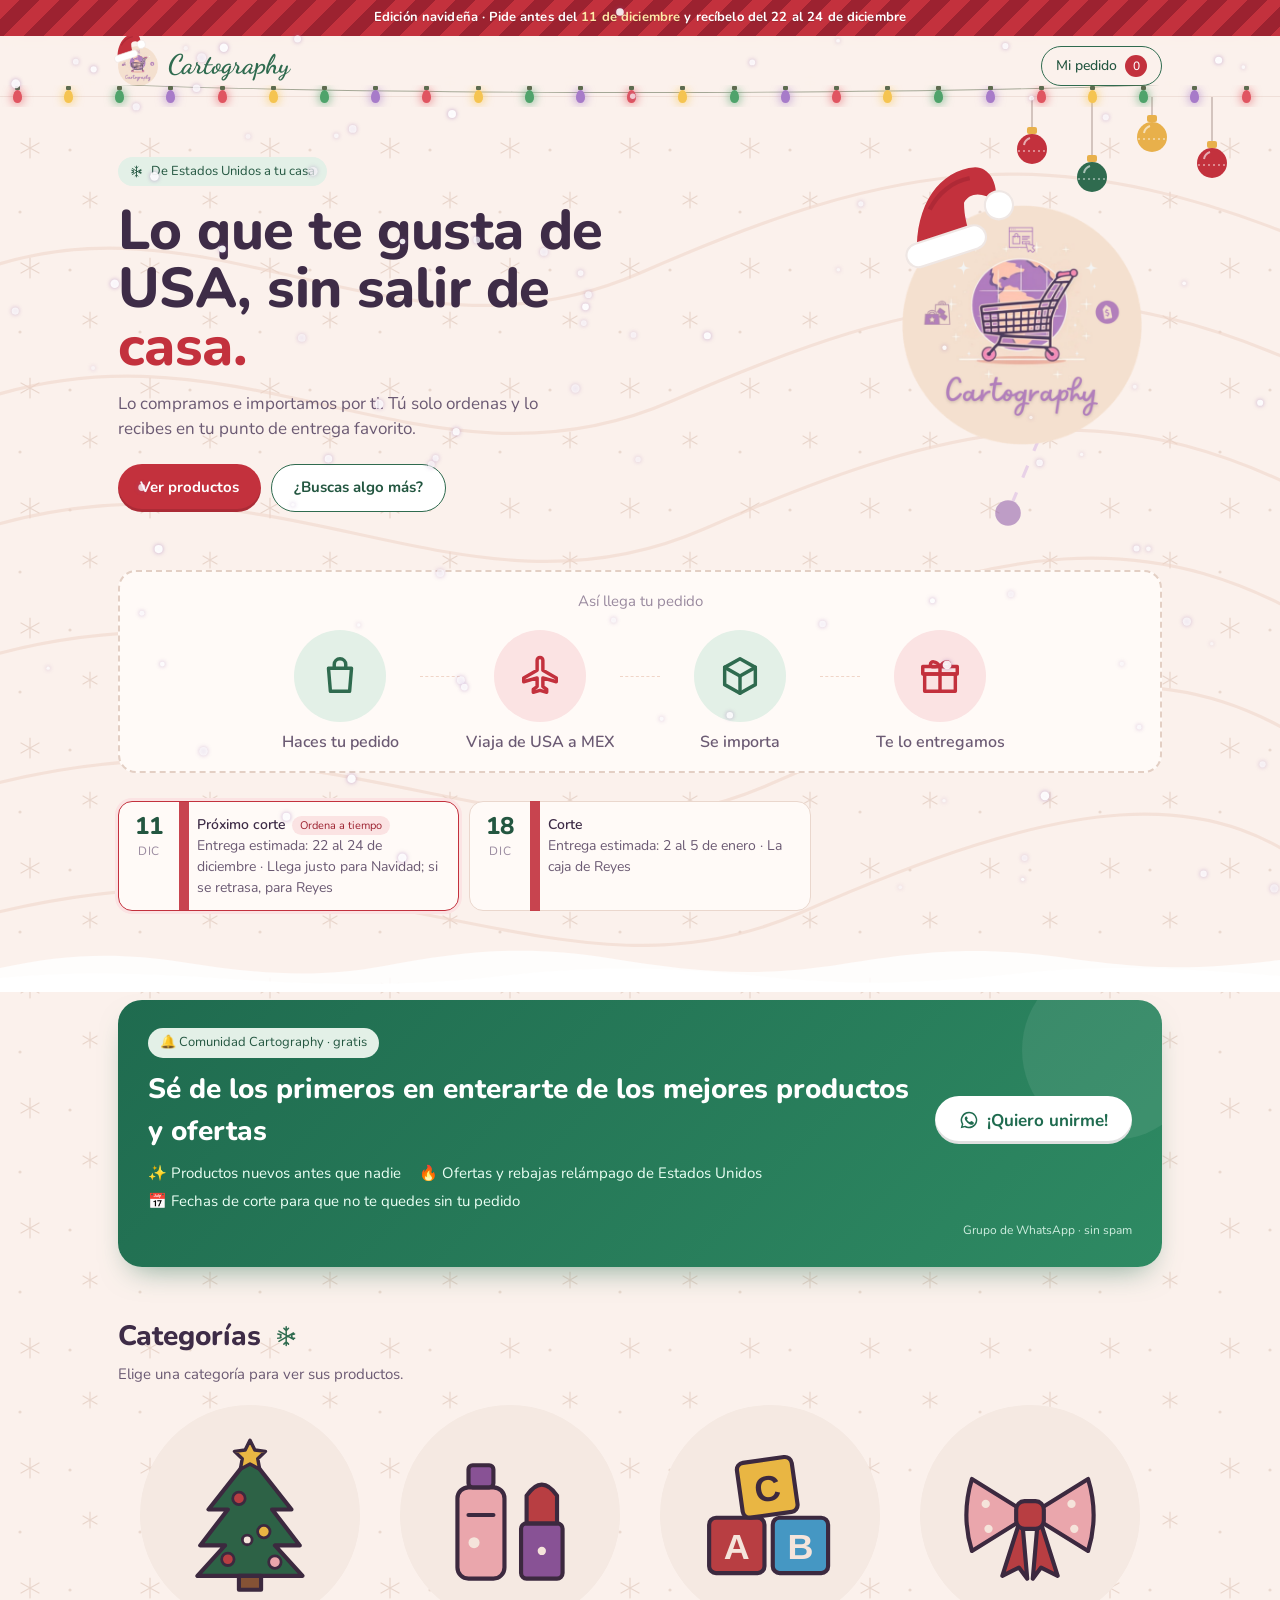
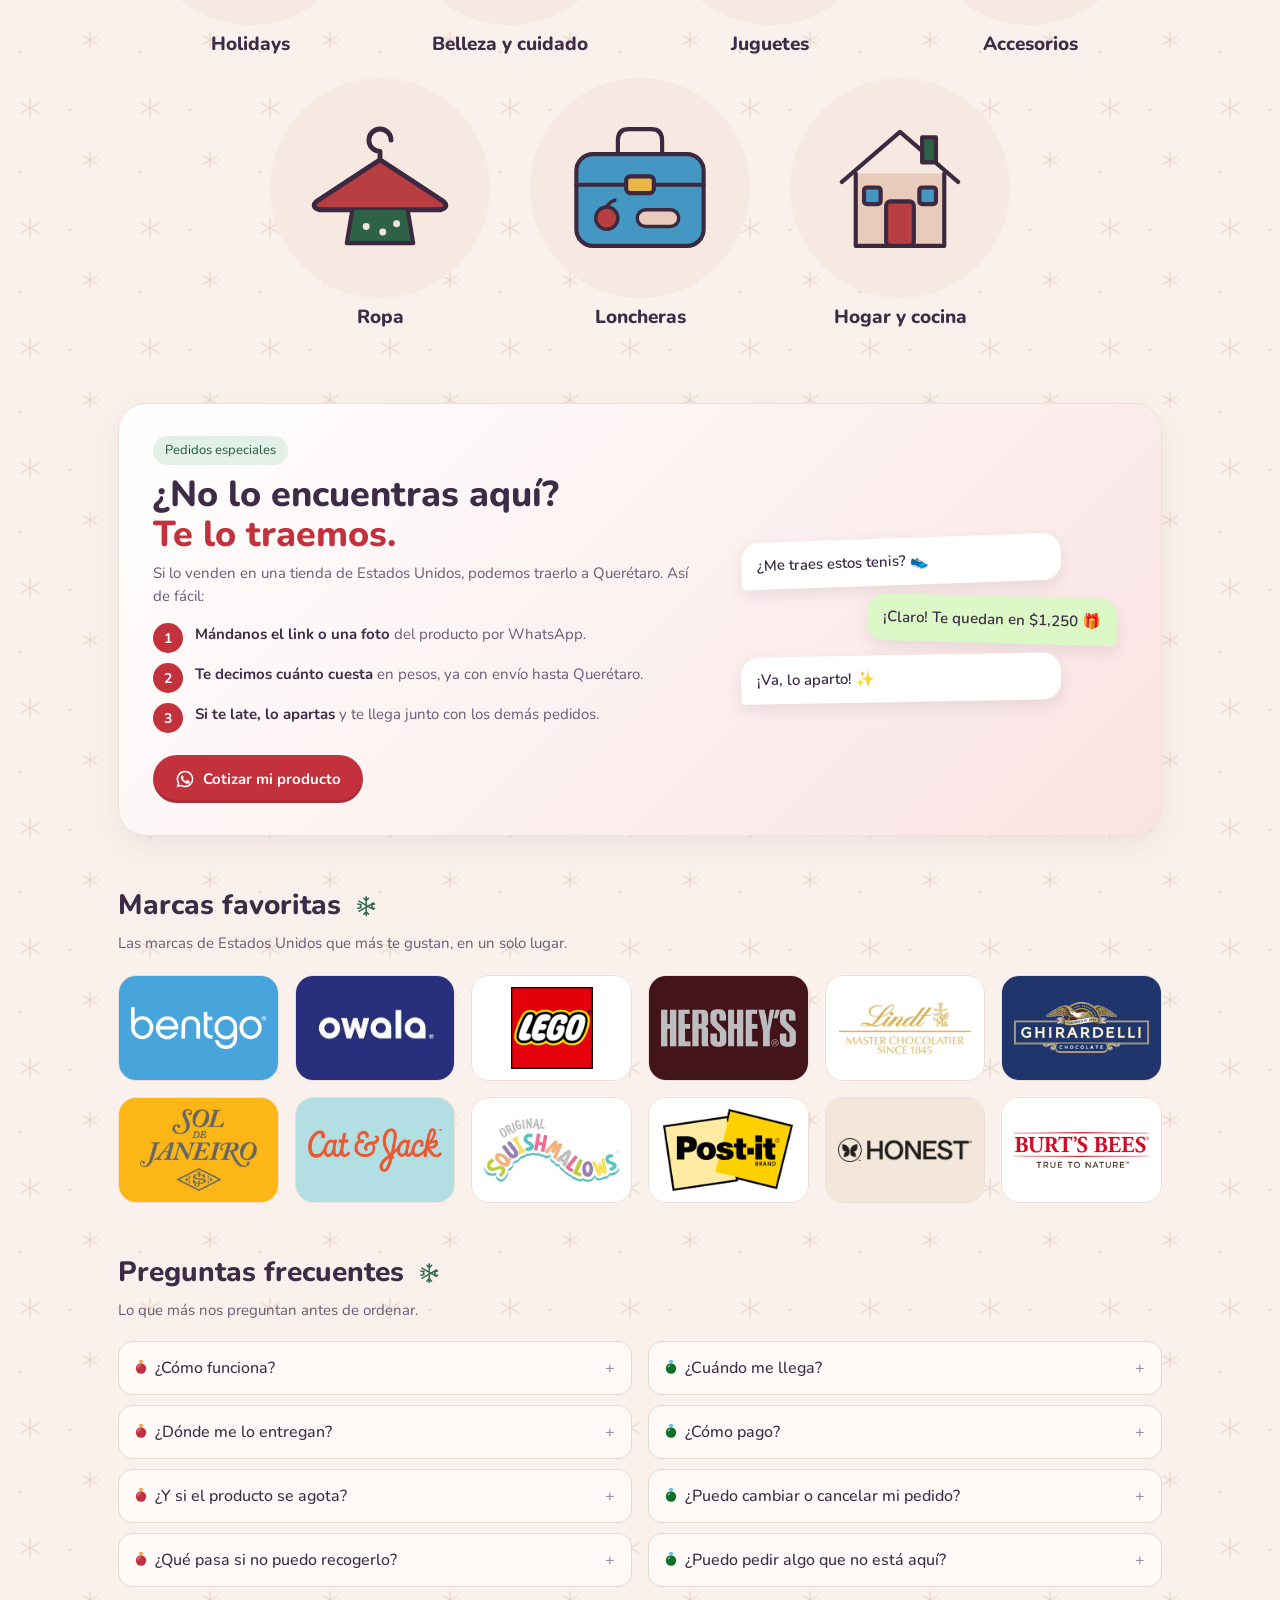
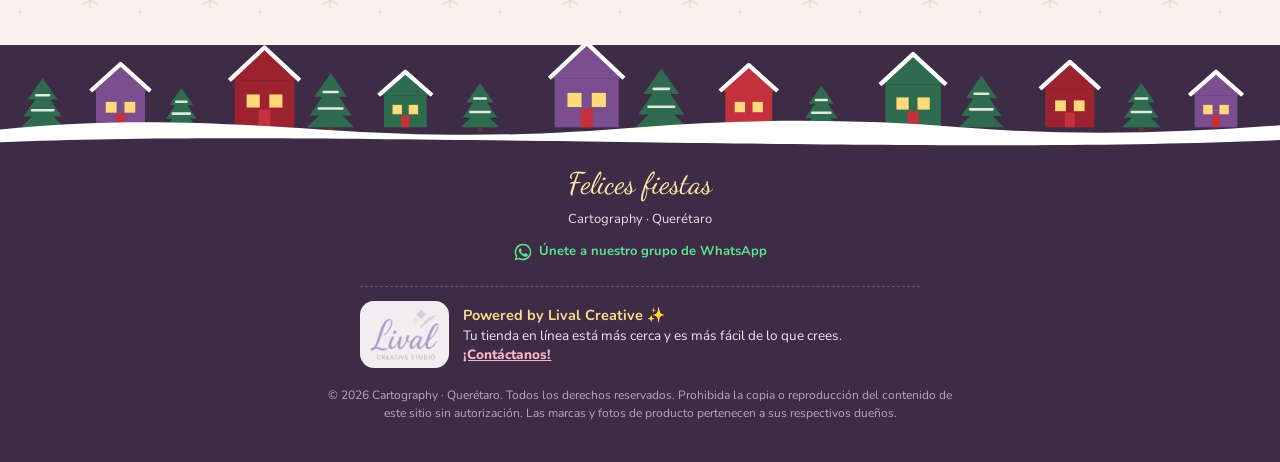
==== commit d990be35: "Agrega Conjunto RBX de sudadera y jogger deportivo para niño Co-Authored-By: Claude Opus 5.5 <norepl" ====
--- a/index.html
+++ b/index.html
@@ -141,7 +141,7 @@
 
 <div class="aviso" id="aviso" hidden role="status"></div>
 
-<script src="assets/productos.js?v=118"></script>
+<script src="assets/productos.js?v=119"></script>
 <script src="assets/tienda.js?v=8"></script>
 <script src="assets/comun.js?v=33"></script>
 <script>
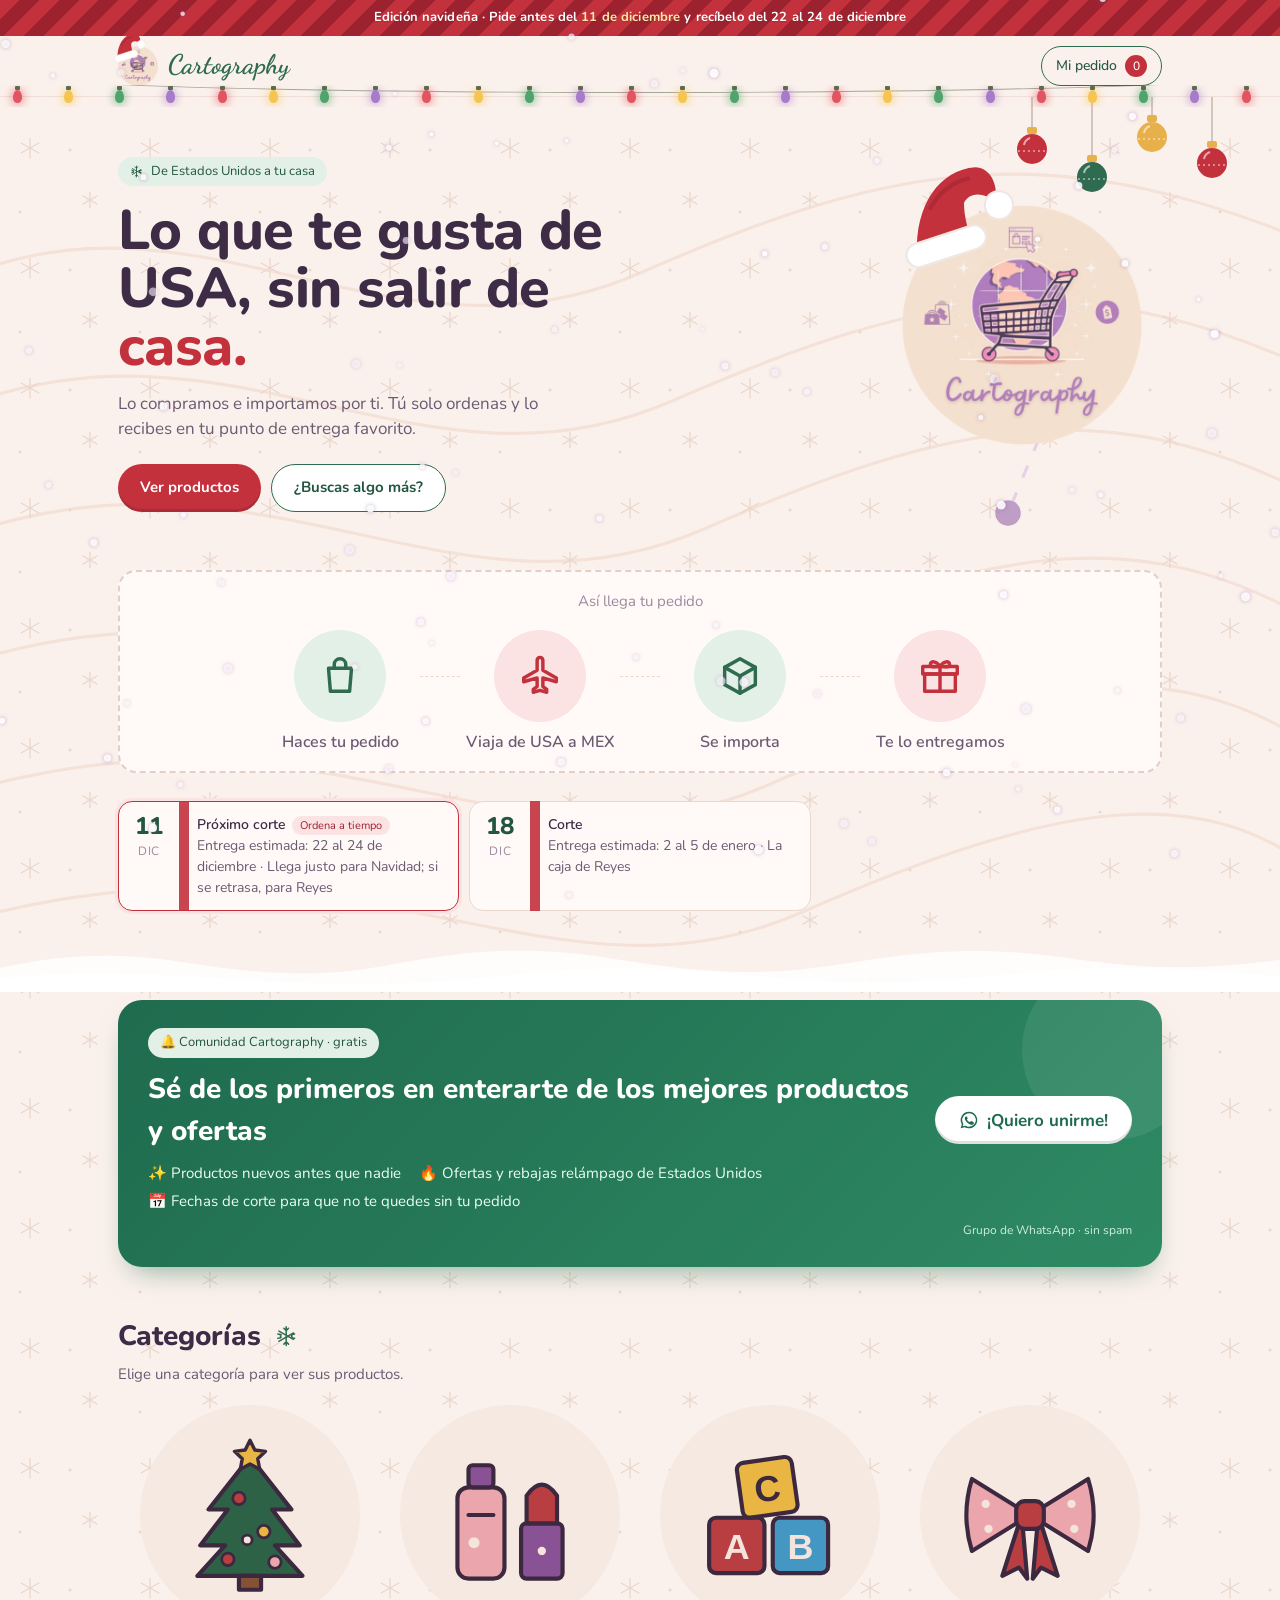
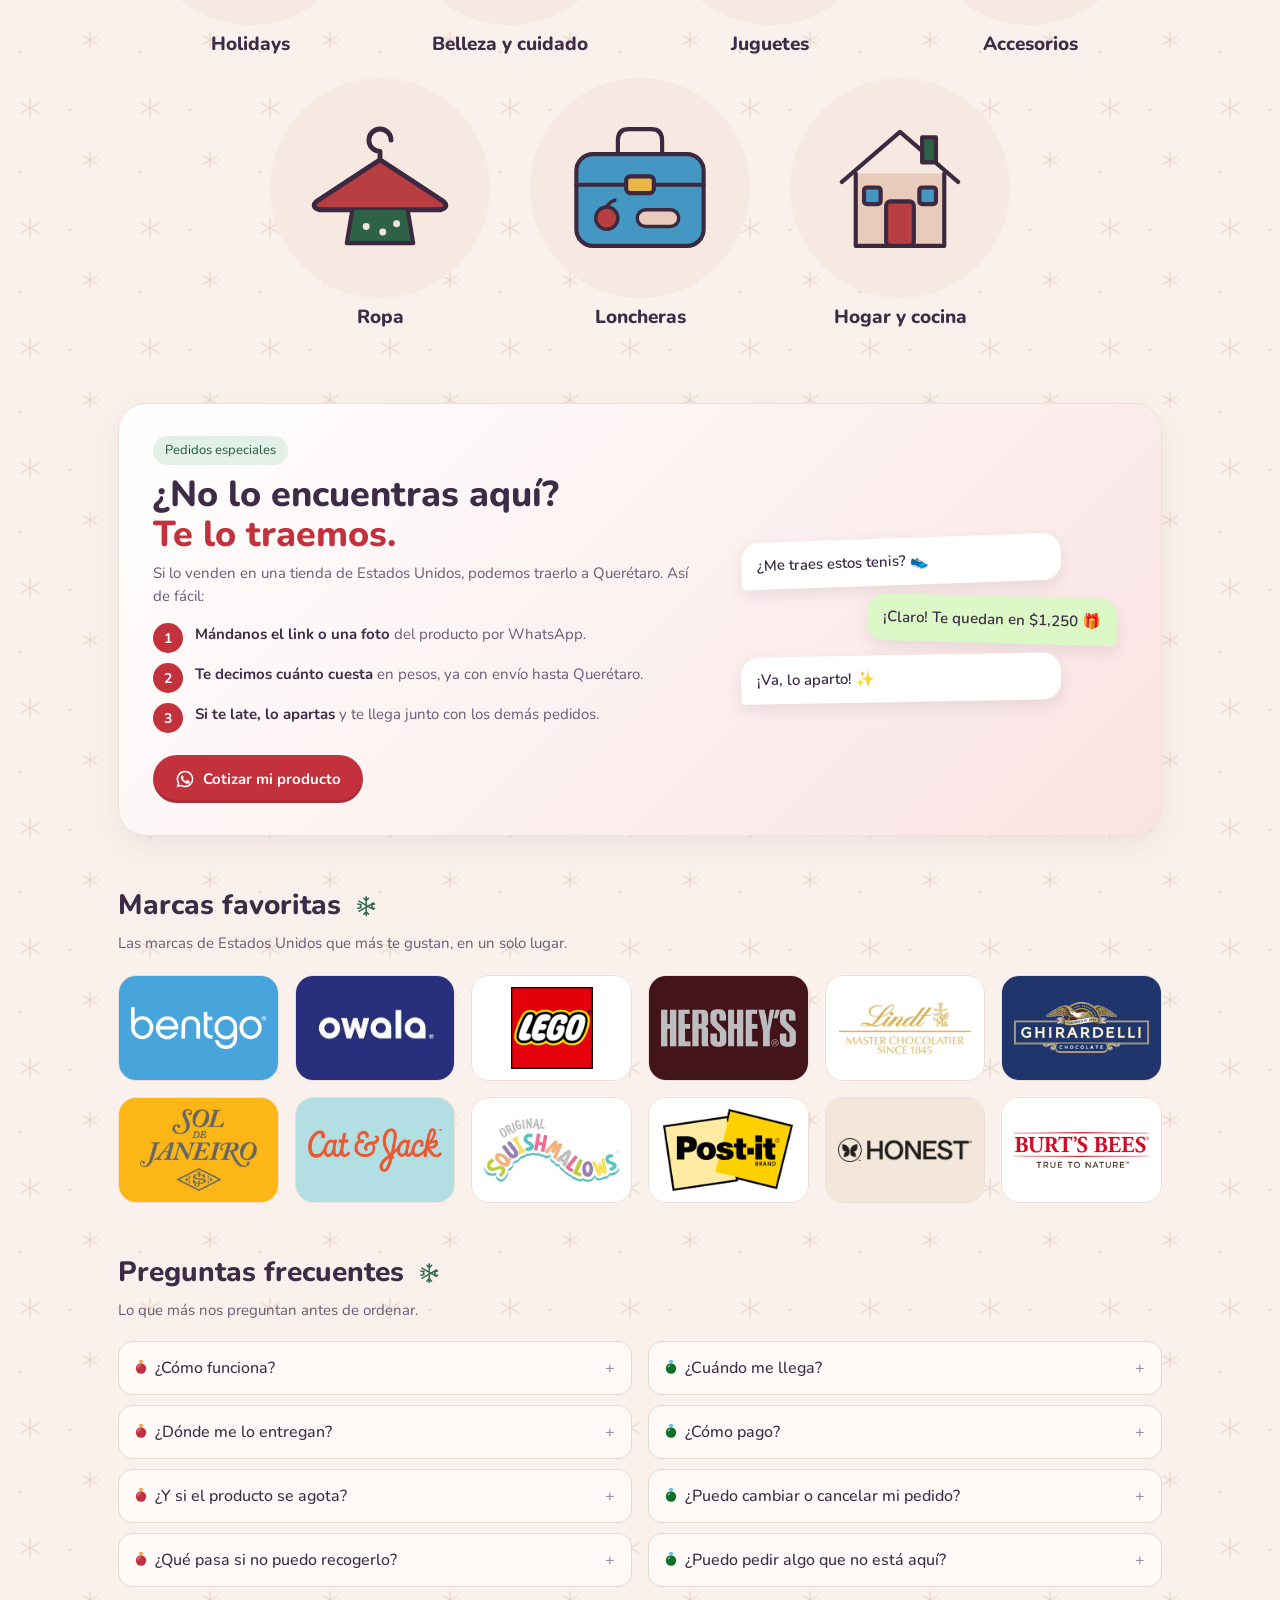
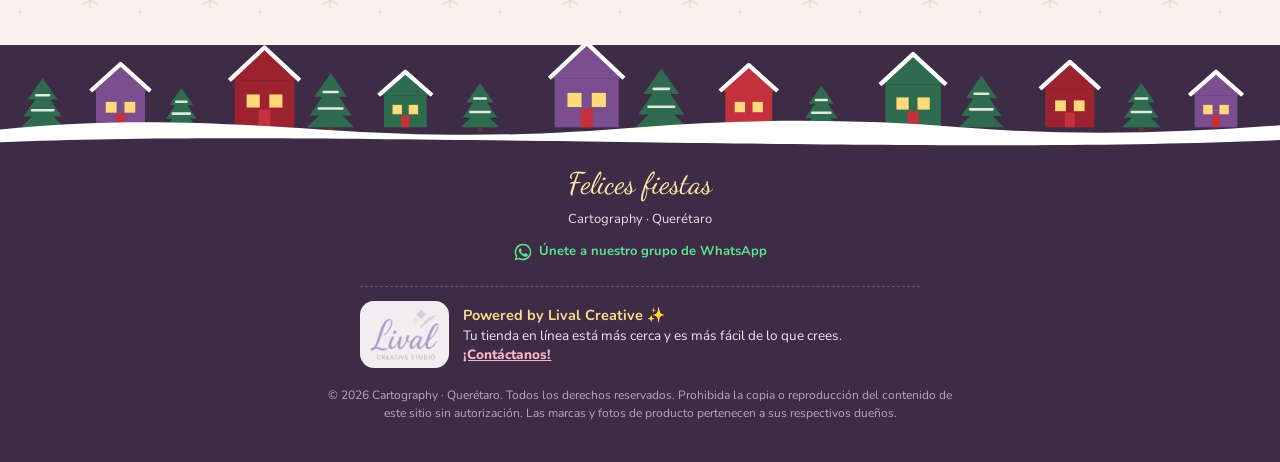
==== commit 4268b9ec: "Agrega Conjunto Coney Island de sudadera y pants cargo para niño Co-Authored-By: Claude Opus 5.5 <no" ====
--- a/index.html
+++ b/index.html
@@ -141,7 +141,7 @@
 
 <div class="aviso" id="aviso" hidden role="status"></div>
 
-<script src="assets/productos.js?v=119"></script>
+<script src="assets/productos.js?v=120"></script>
 <script src="assets/tienda.js?v=8"></script>
 <script src="assets/comun.js?v=33"></script>
 <script>
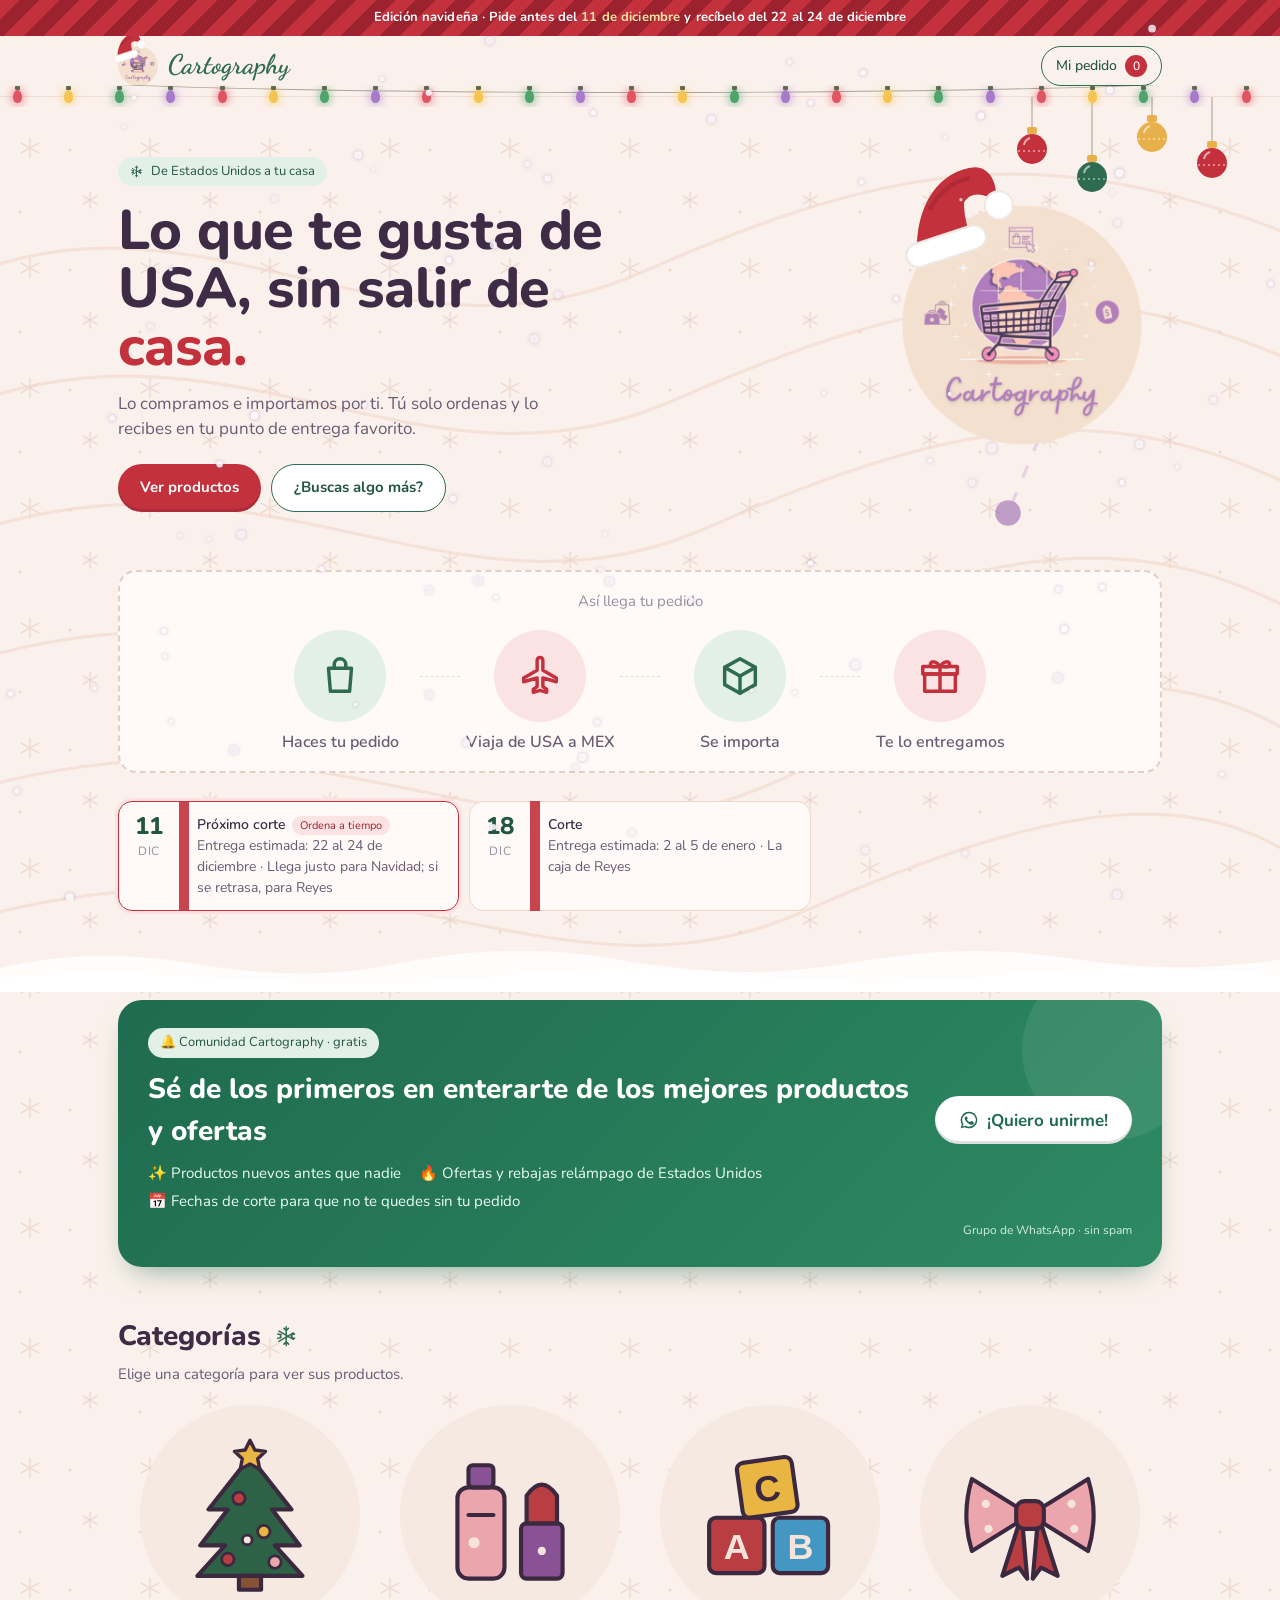
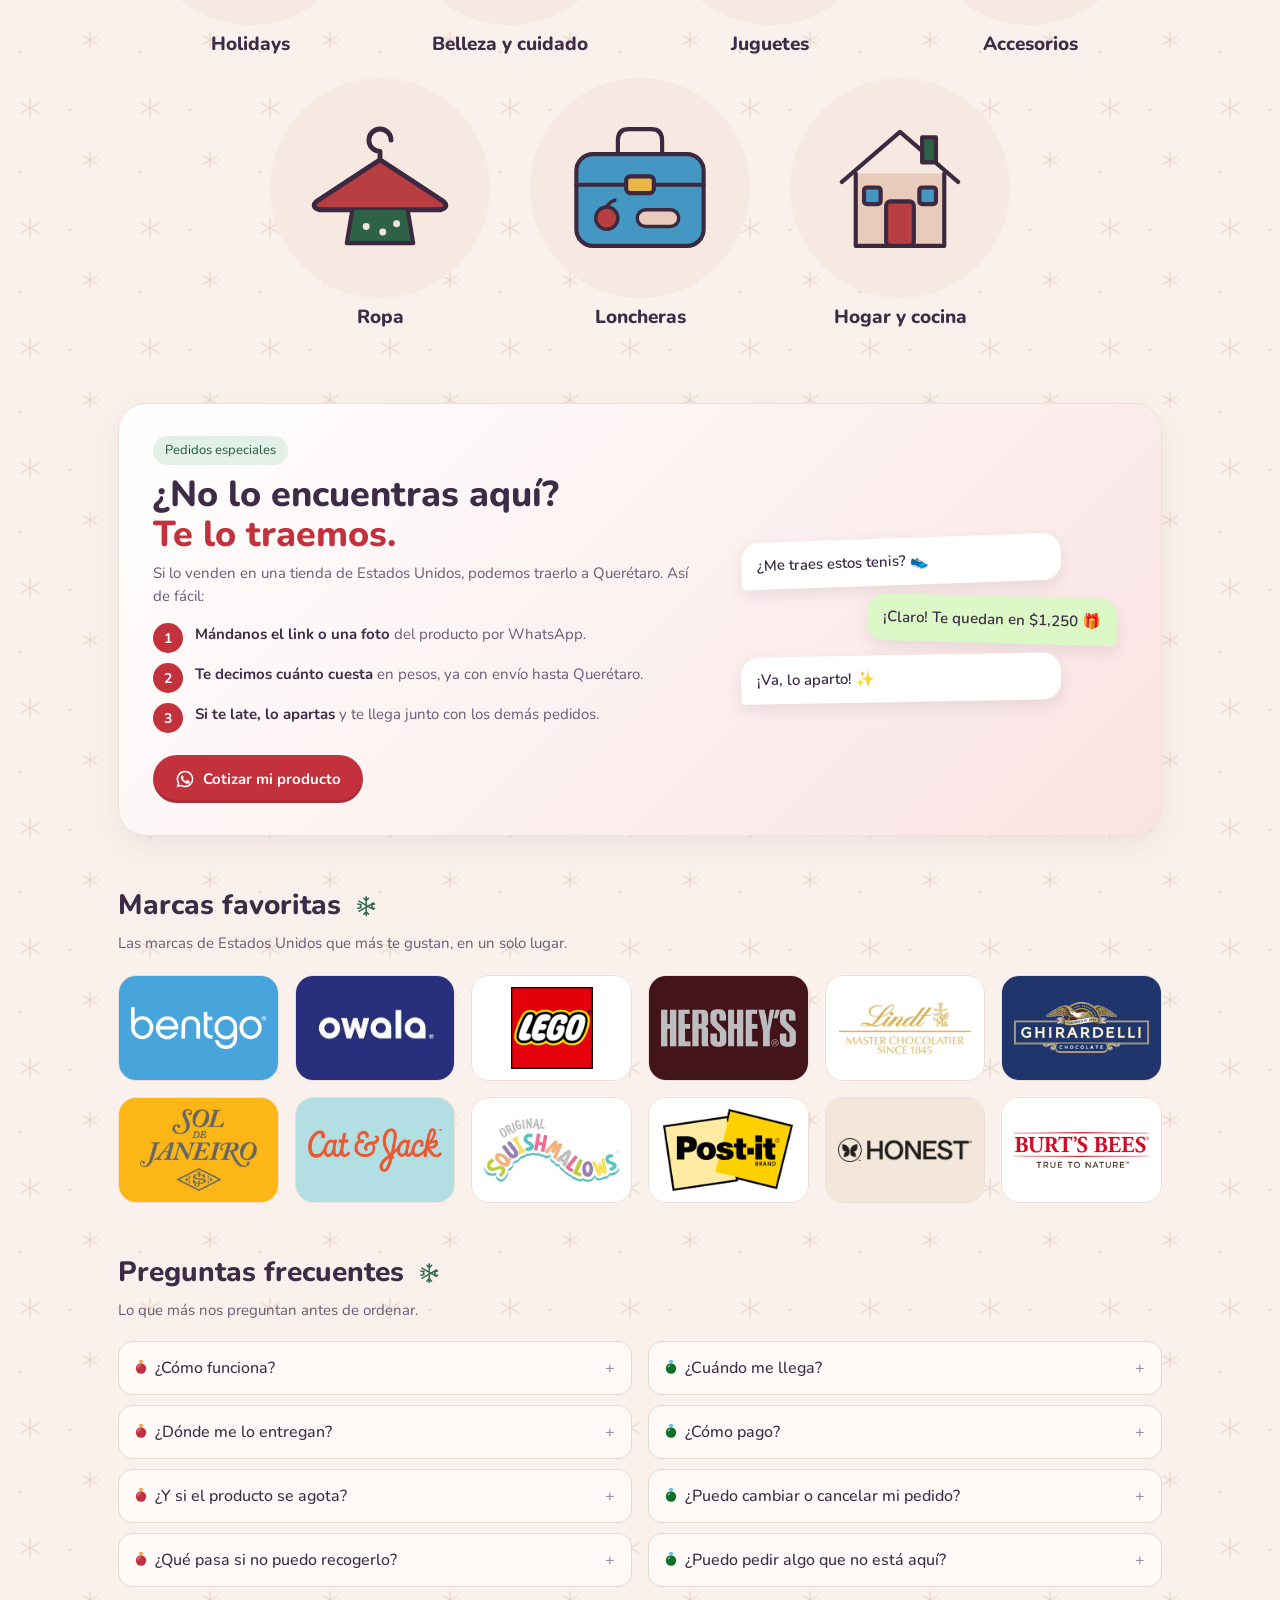
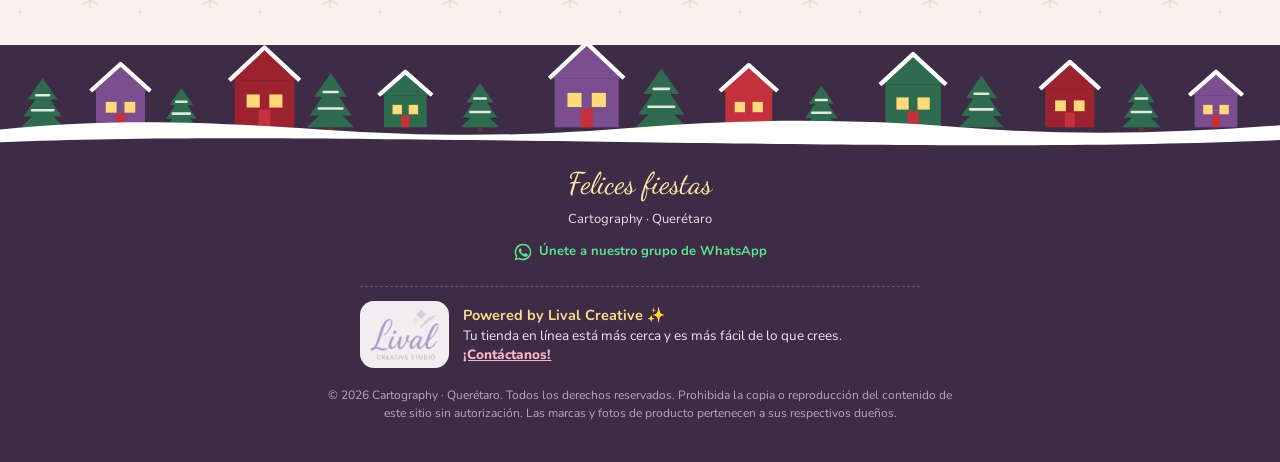
==== commit e28d959a: "Agrega Set de 2 termos Bentgo Kids de acero inoxidable · 414 ml Co-Authored-By: Claude Opus 5.5 <nor" ====
--- a/index.html
+++ b/index.html
@@ -141,7 +141,7 @@
 
 <div class="aviso" id="aviso" hidden role="status"></div>
 
-<script src="assets/productos.js?v=120"></script>
+<script src="assets/productos.js?v=121"></script>
 <script src="assets/tienda.js?v=8"></script>
 <script src="assets/comun.js?v=33"></script>
 <script>
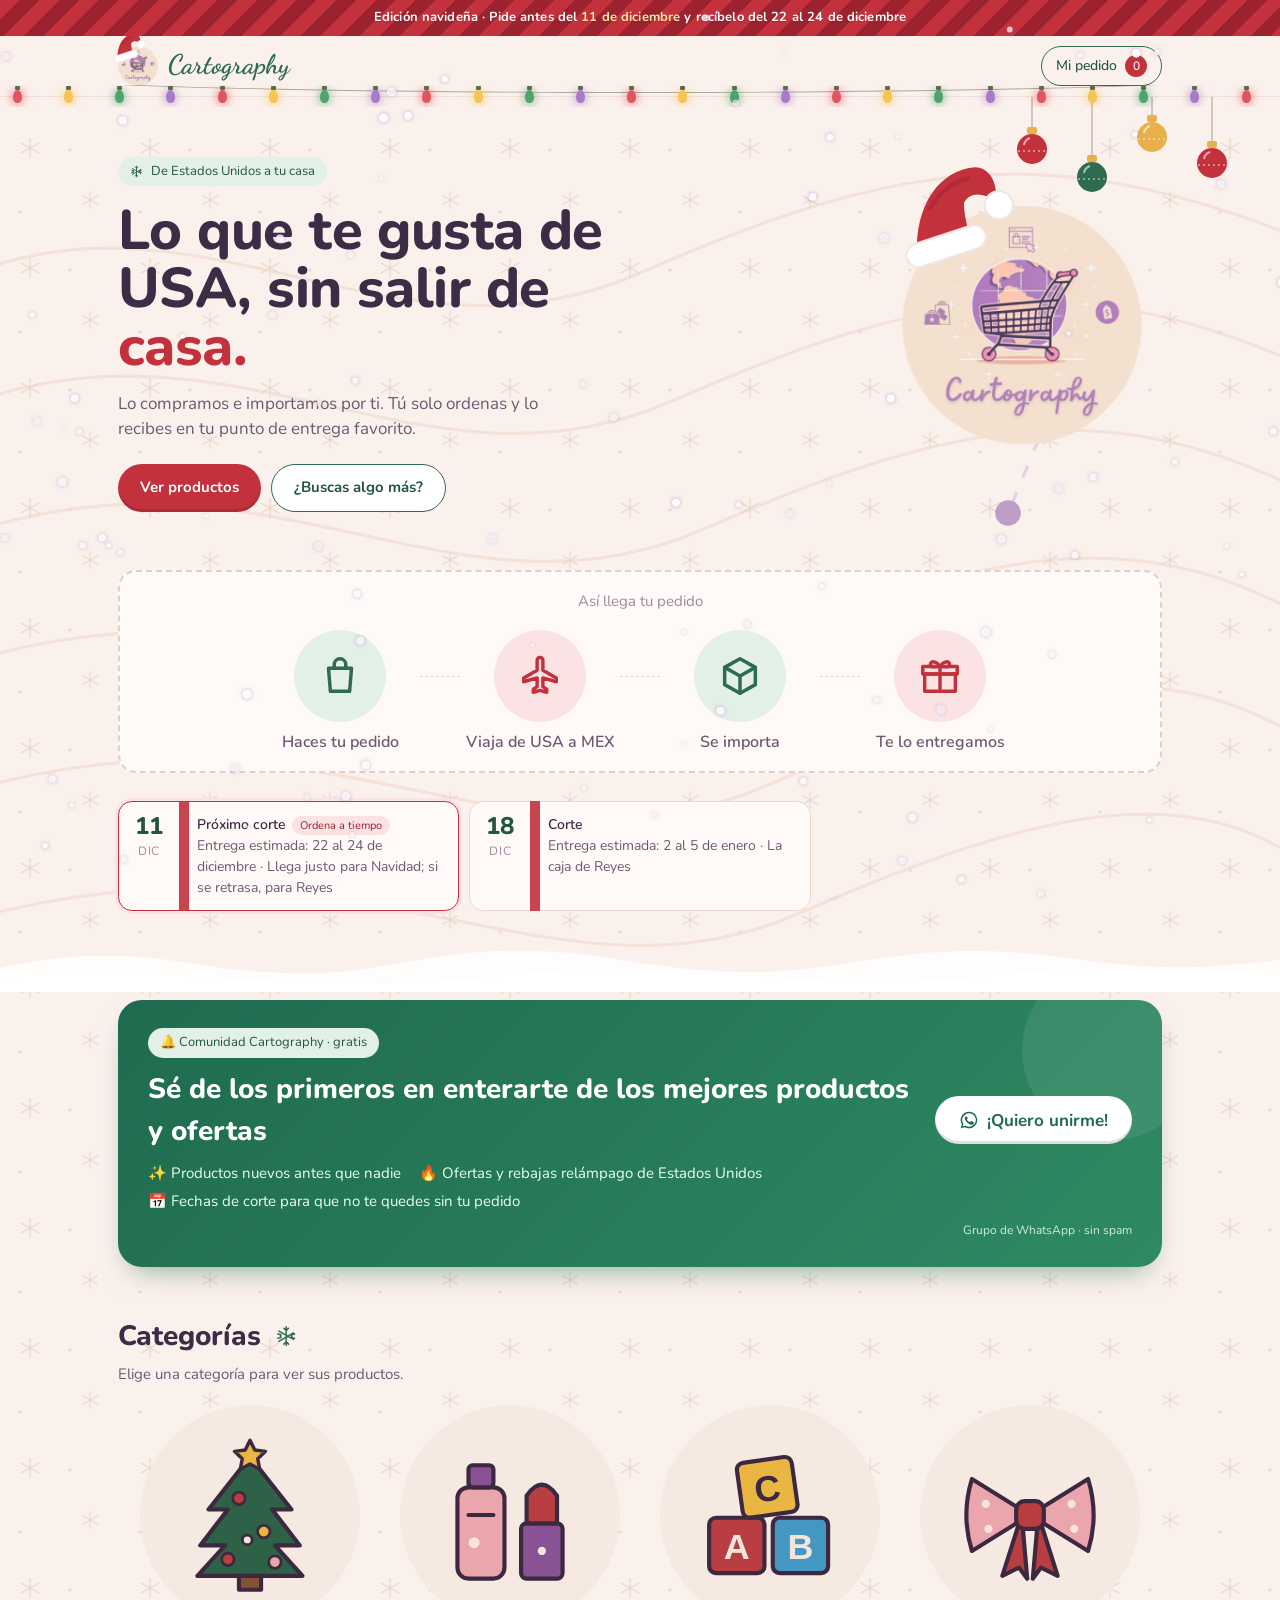
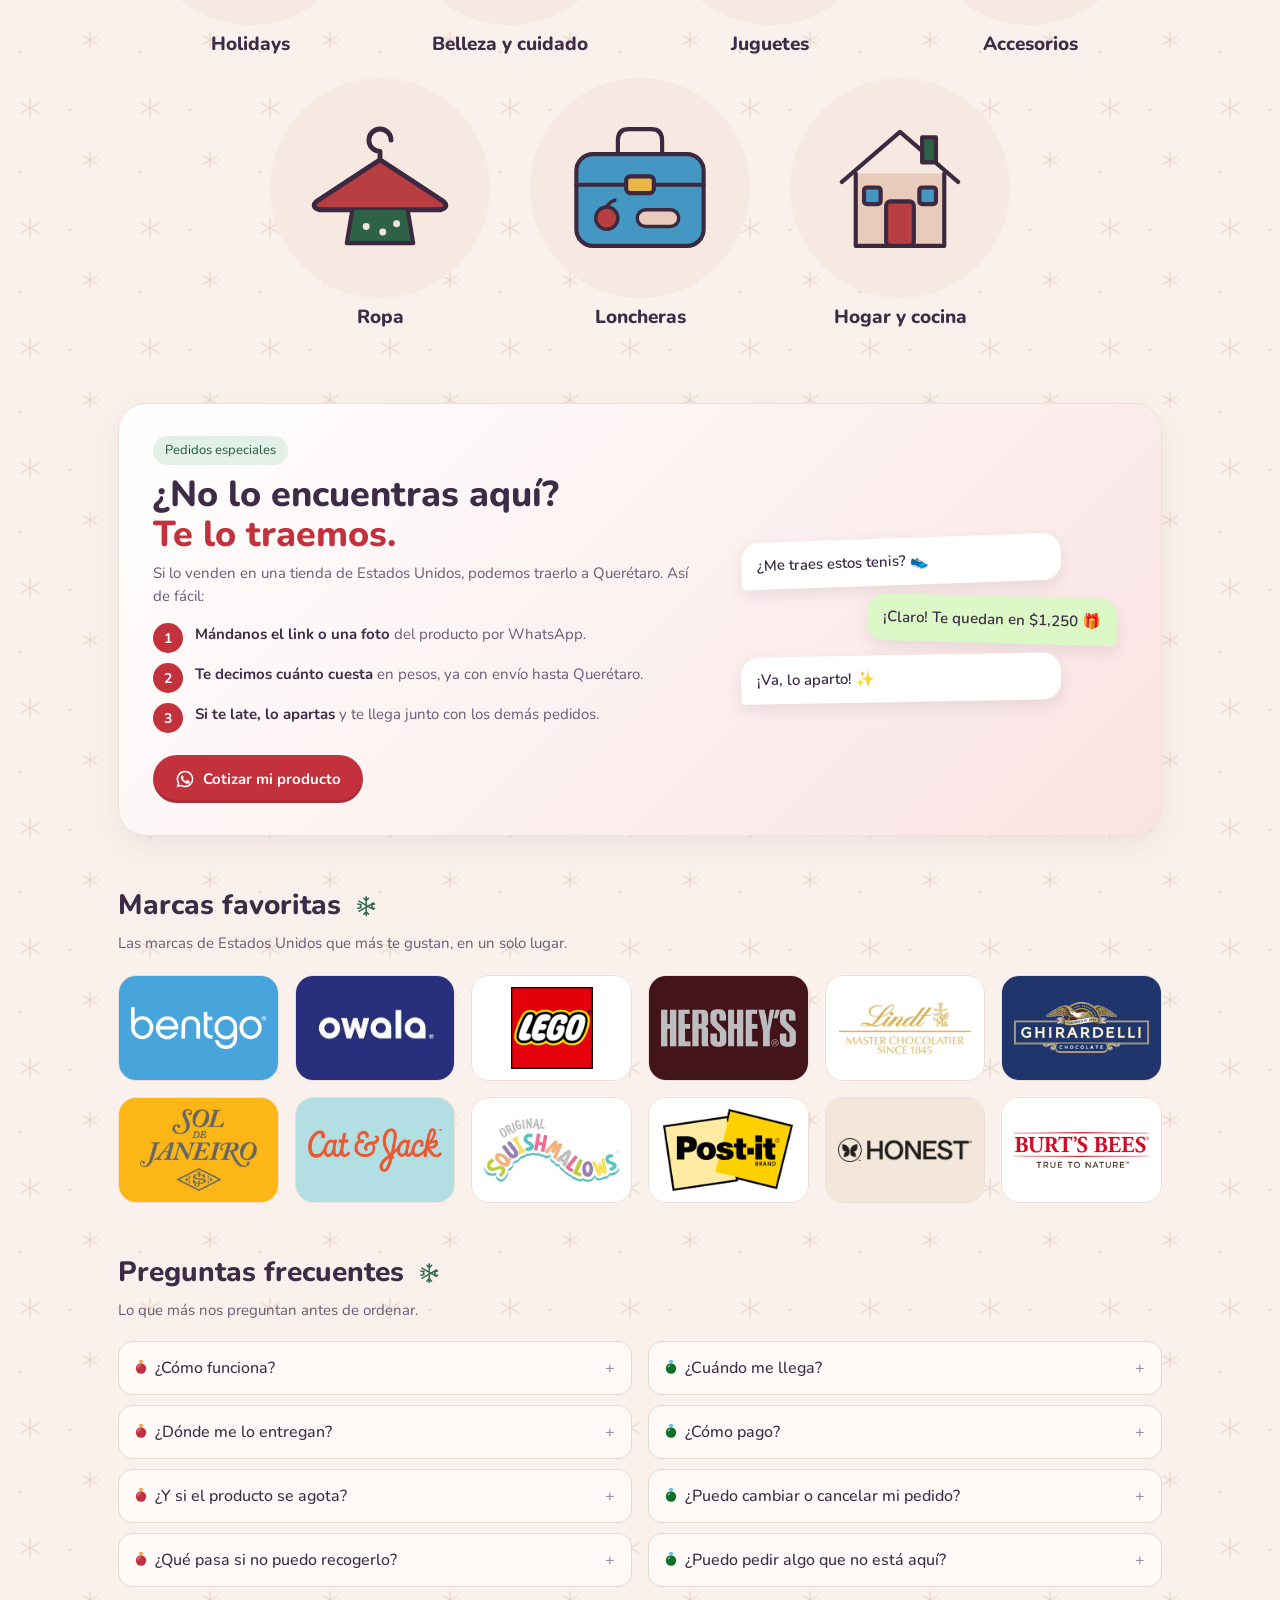
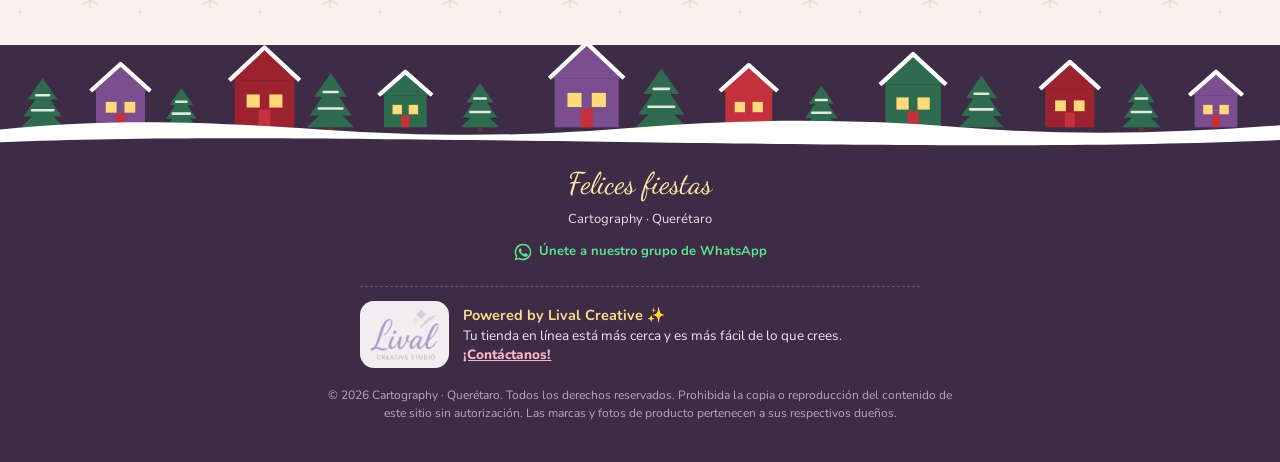
==== commit ccf71f47: "Agrega 8 productos Zak Designs de vasos, botellas, vajilla y loncheras para niños Co-Authored-By: Cl" ====
--- a/index.html
+++ b/index.html
@@ -141,7 +141,7 @@
 
 <div class="aviso" id="aviso" hidden role="status"></div>
 
-<script src="assets/productos.js?v=121"></script>
+<script src="assets/productos.js?v=129"></script>
 <script src="assets/tienda.js?v=8"></script>
 <script src="assets/comun.js?v=33"></script>
 <script>
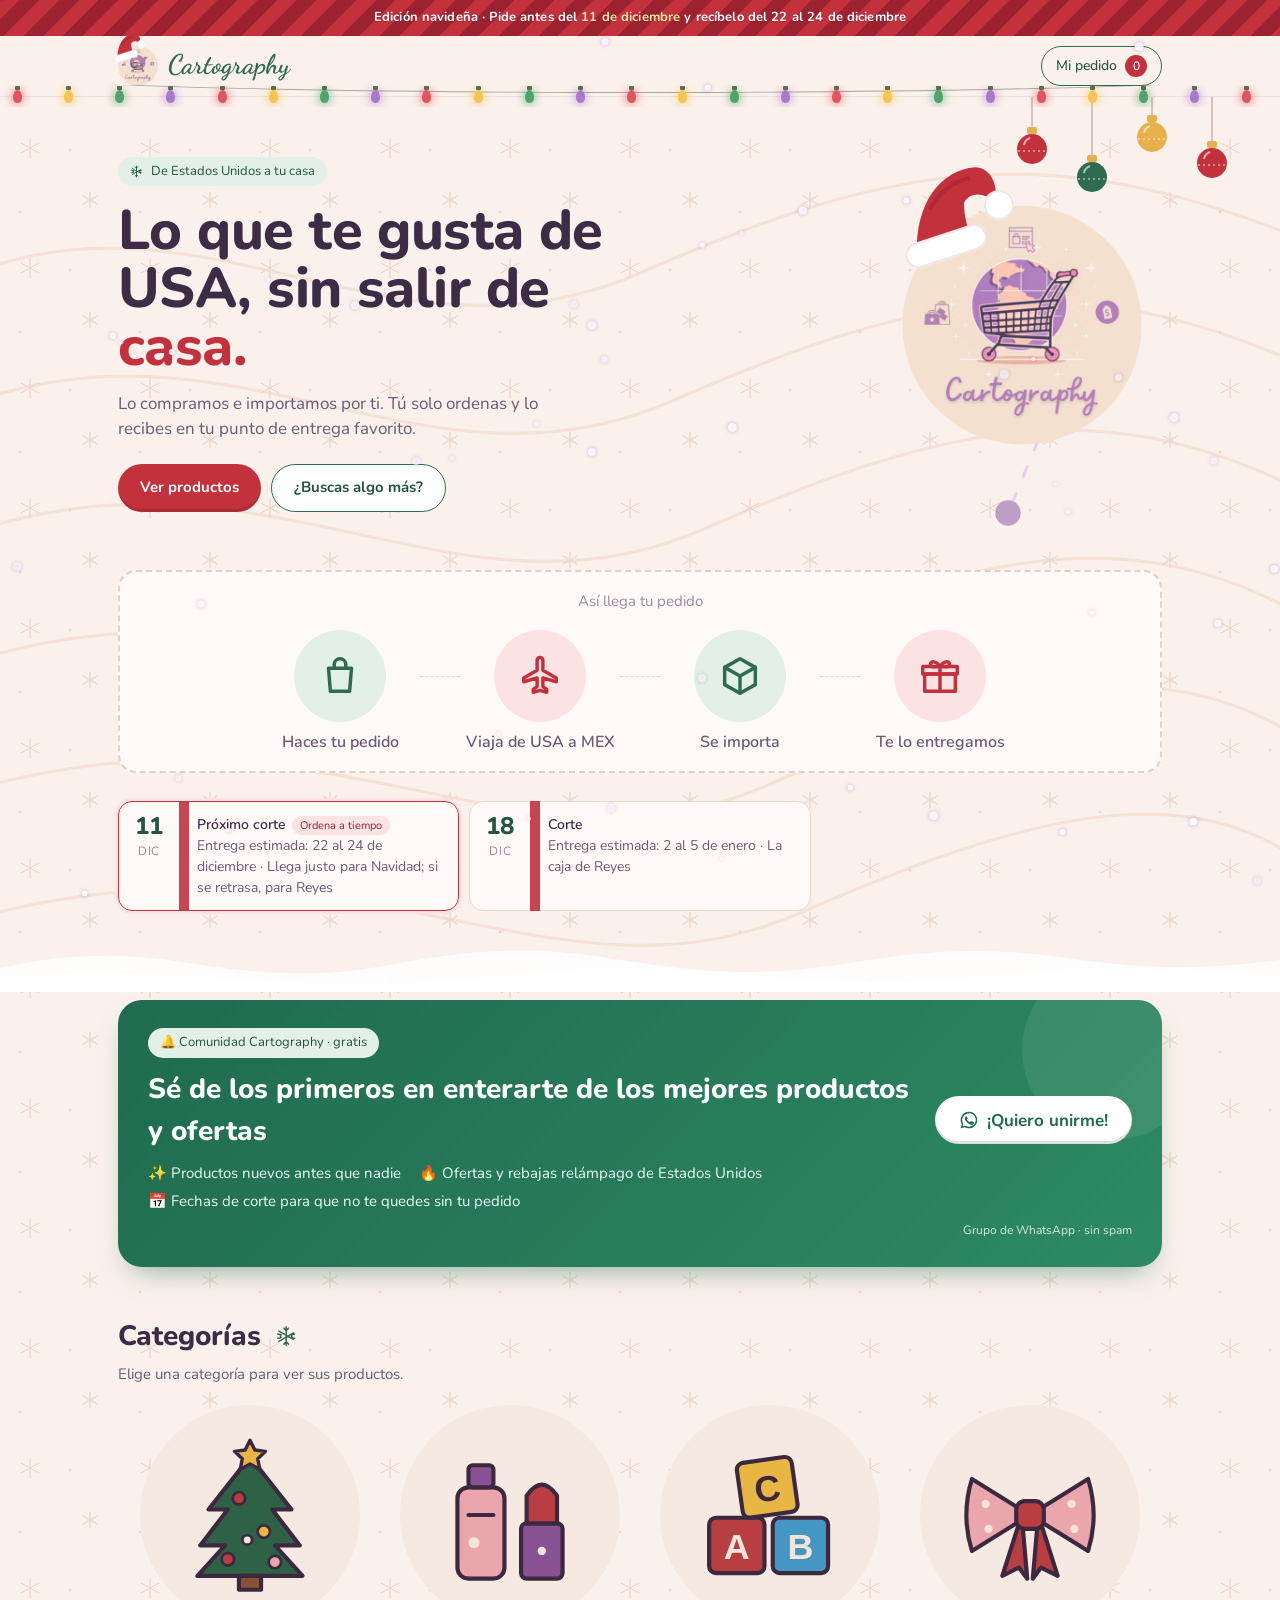
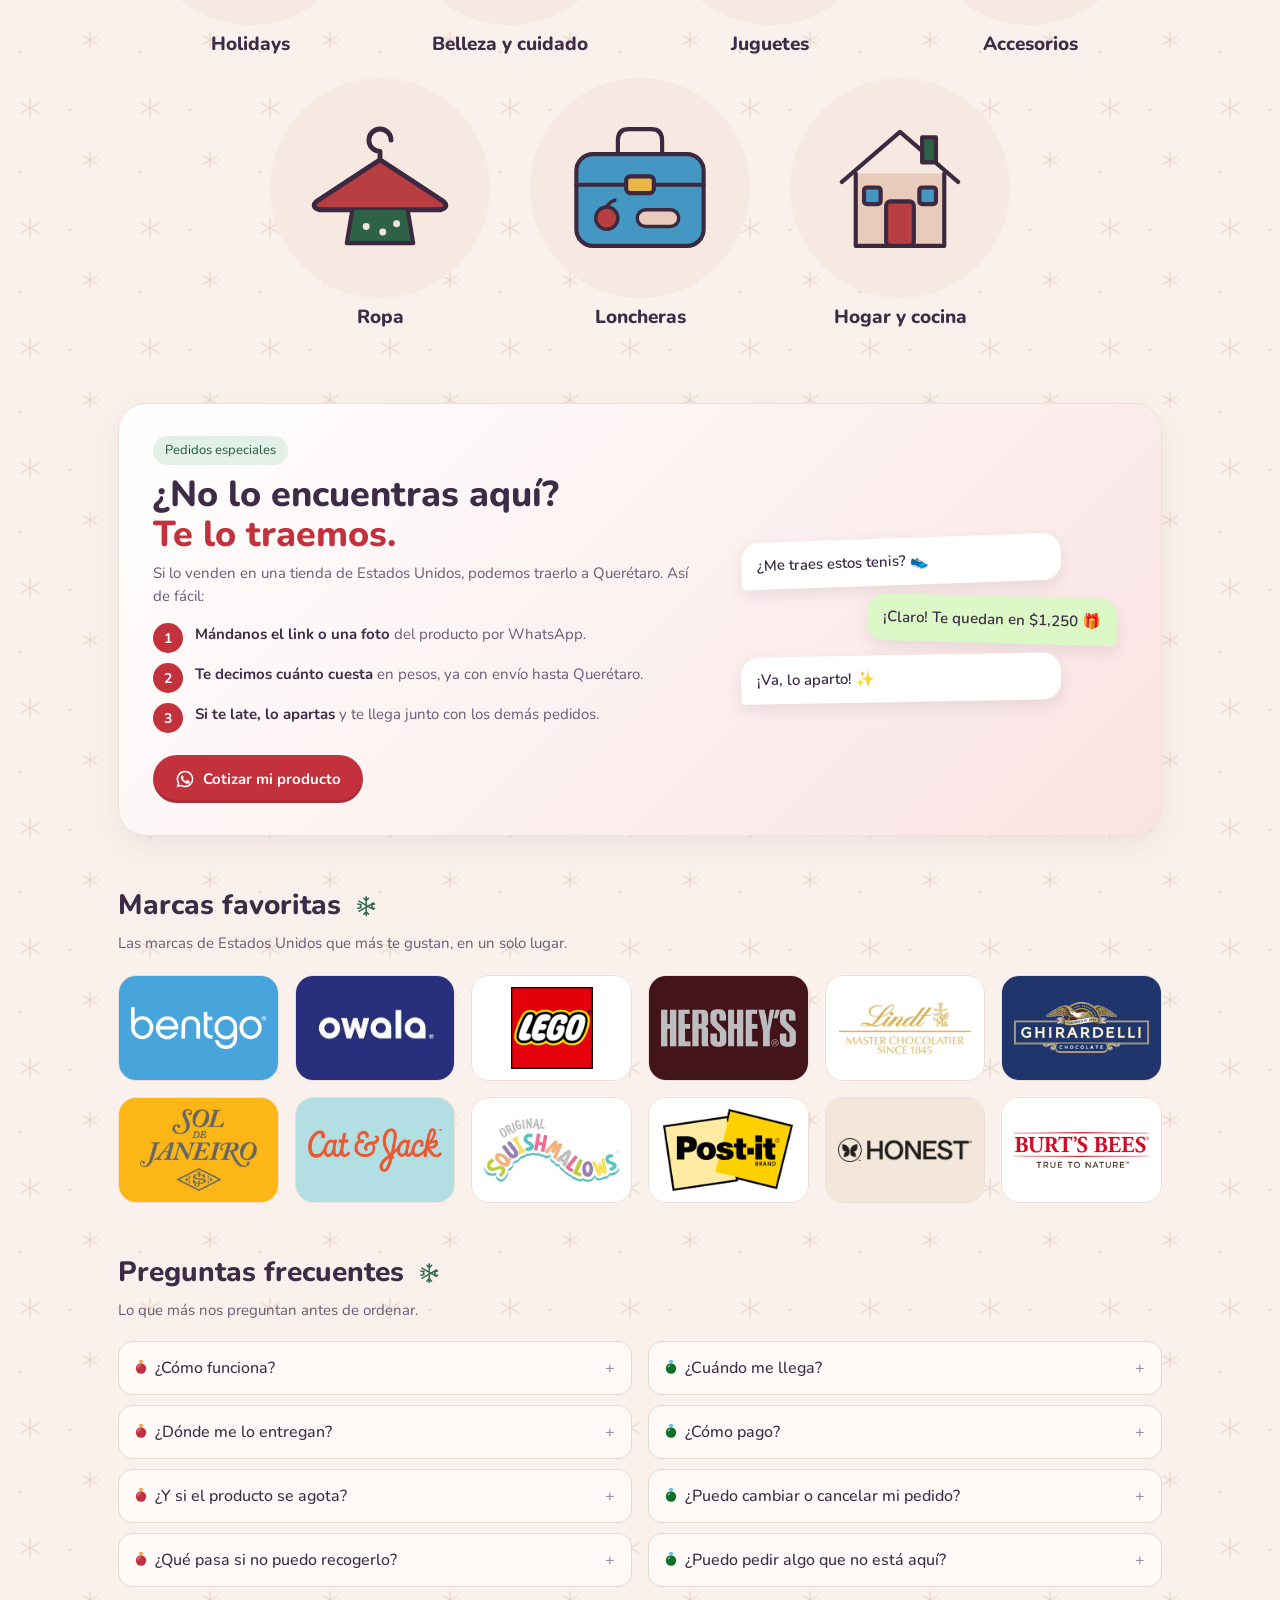
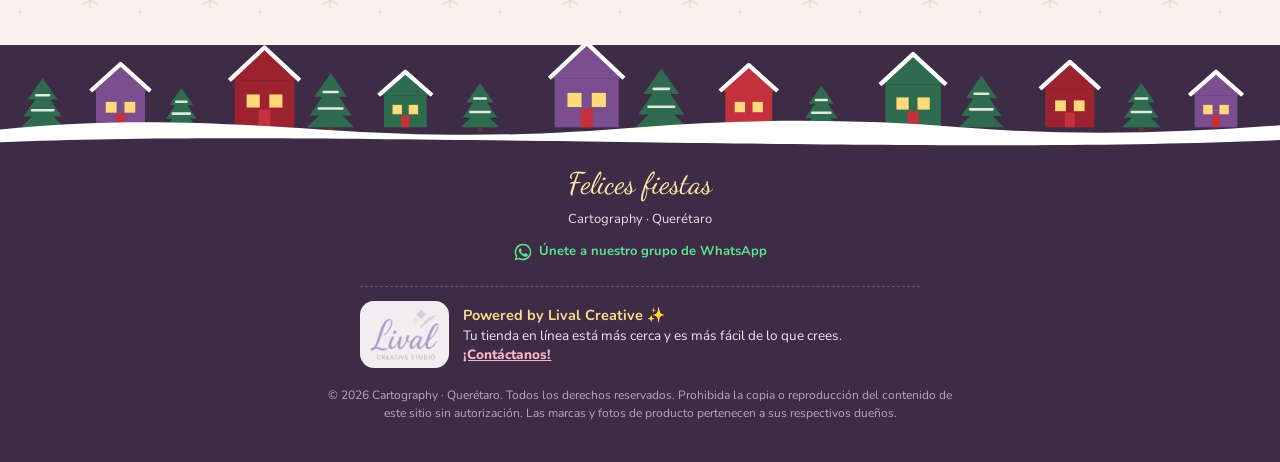
==== commit 4f447db4: "Bentgo: agrega opciones de Sam's y ajusta ganancias Co-Authored-By: Claude Opus 5.5 <noreply@anthrop" ====
--- a/index.html
+++ b/index.html
@@ -141,9 +141,9 @@
 
 <div class="aviso" id="aviso" hidden role="status"></div>
 
-<script src="assets/productos.js?v=129"></script>
+<script src="assets/productos.js?v=167"></script>
 <script src="assets/tienda.js?v=8"></script>
-<script src="assets/comun.js?v=33"></script>
+<script src="assets/comun.js?v=34"></script>
 <script>
 (function () {
   const C = window.CARTO, U = window.CARTO_UI, esc = U.esc;
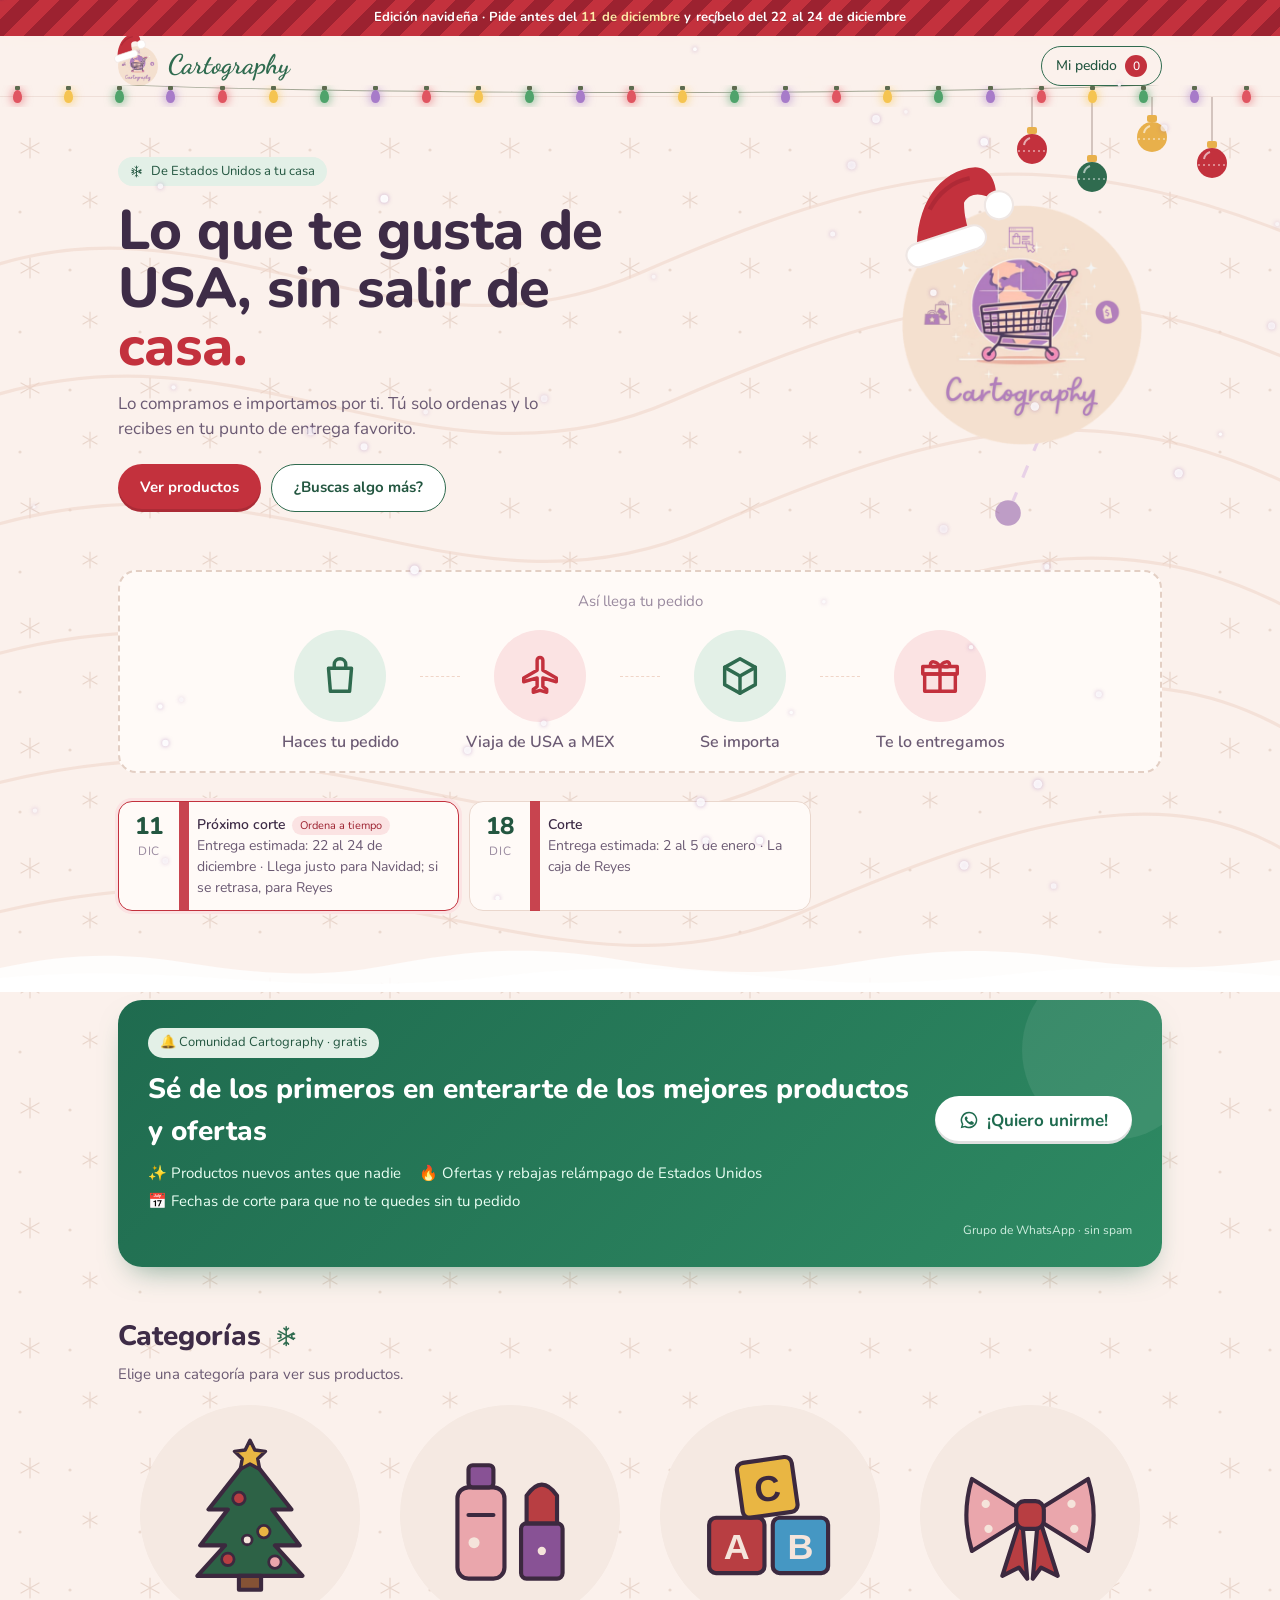
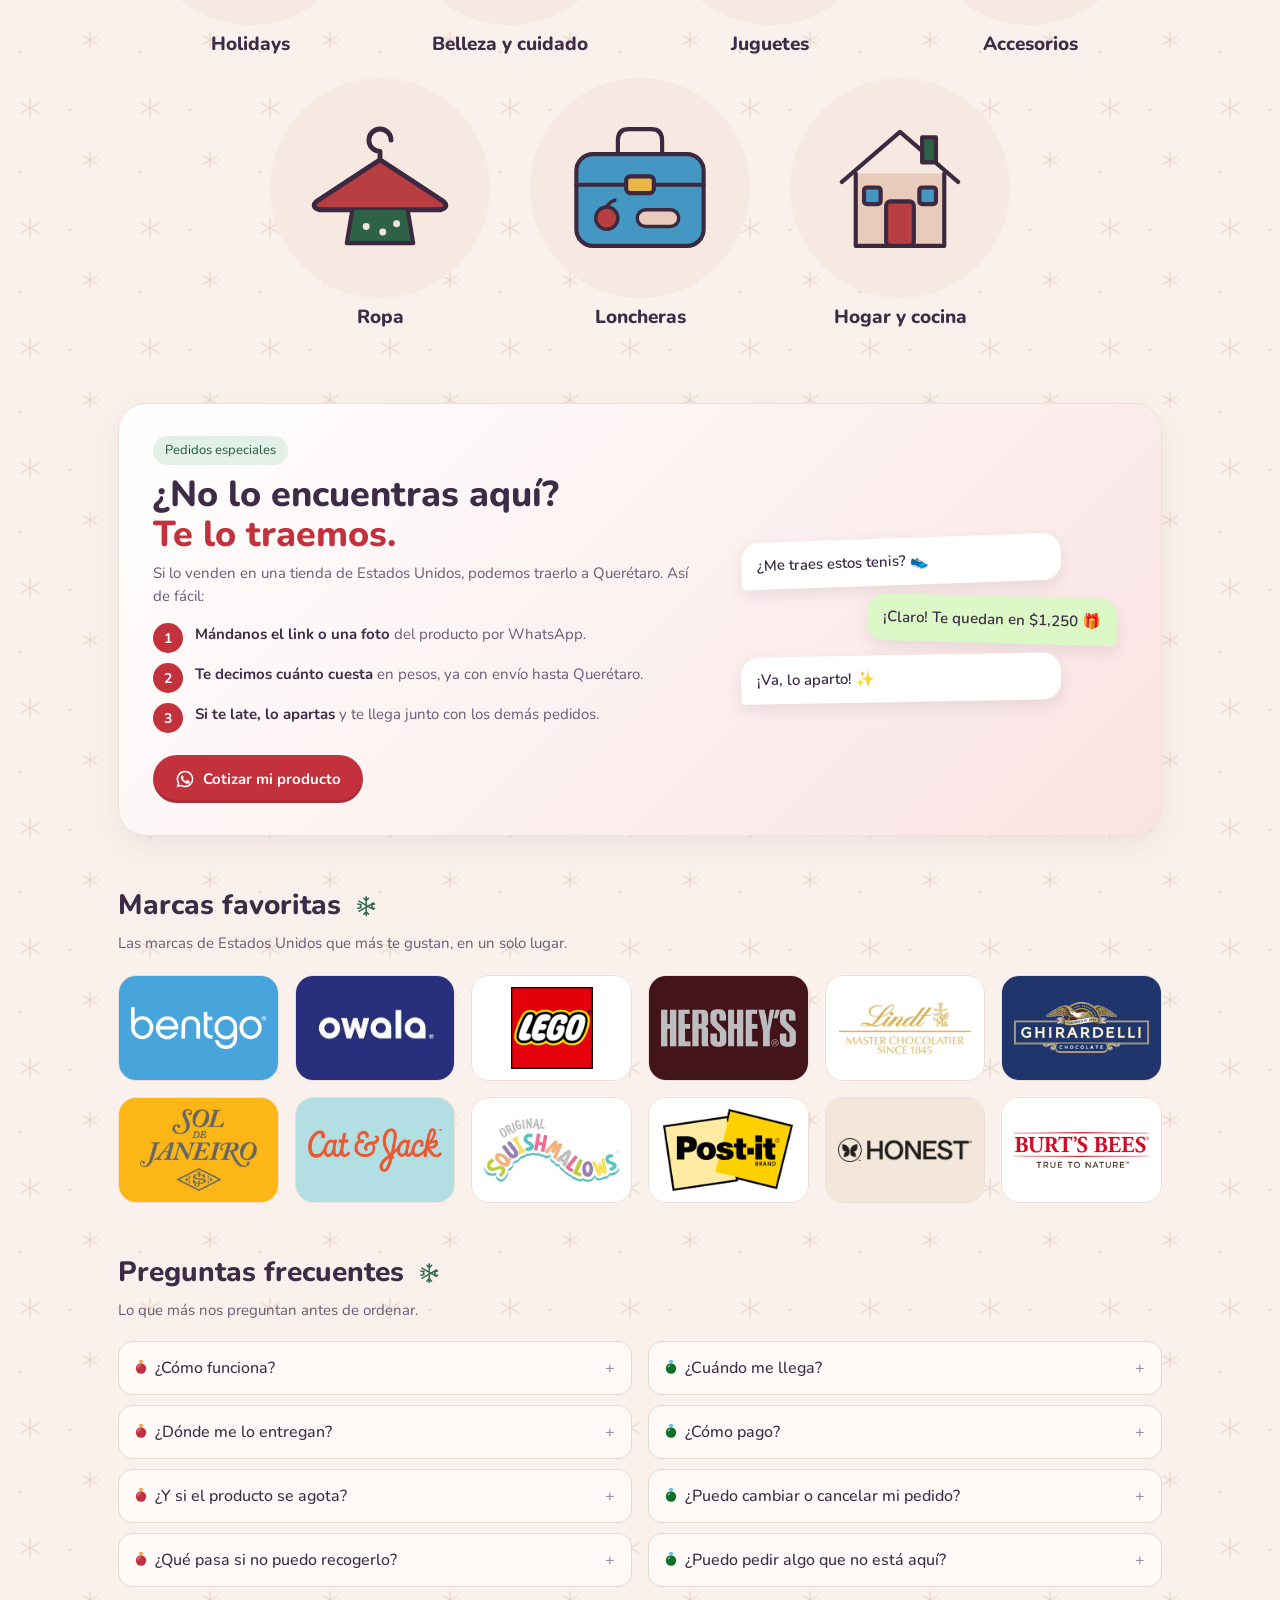
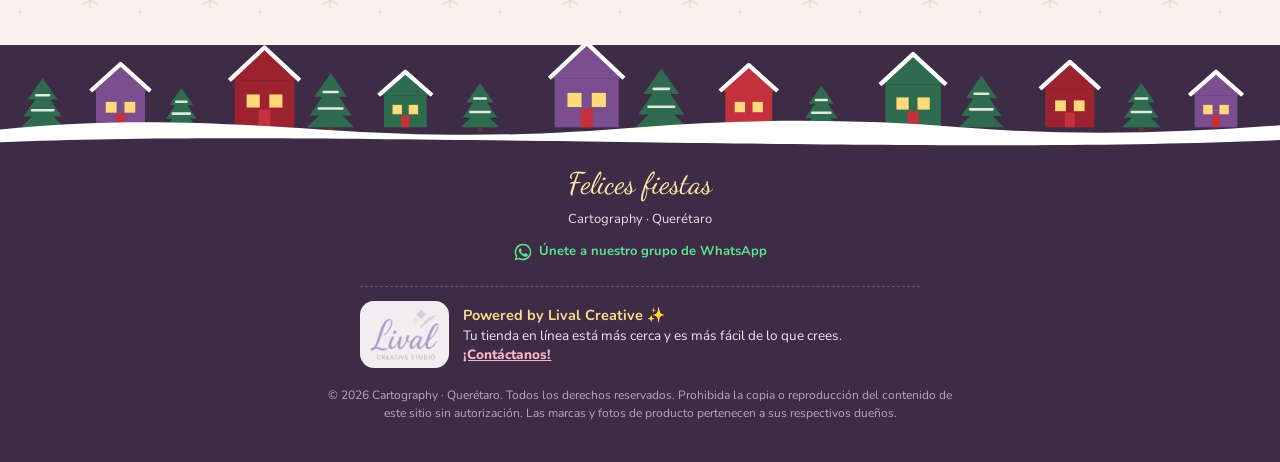
==== commit 251dd6bd: "Ajusta precio s18794159858 Co-Authored-By: Claude Opus 5.5 <noreply@anthropic.com> Claude-Session: h" ====
--- a/index.html
+++ b/index.html
@@ -141,7 +141,7 @@
 
 <div class="aviso" id="aviso" hidden role="status"></div>
 
-<script src="assets/productos.js?v=167"></script>
+<script src="assets/productos.js?v=175"></script>
 <script src="assets/tienda.js?v=8"></script>
 <script src="assets/comun.js?v=34"></script>
 <script>
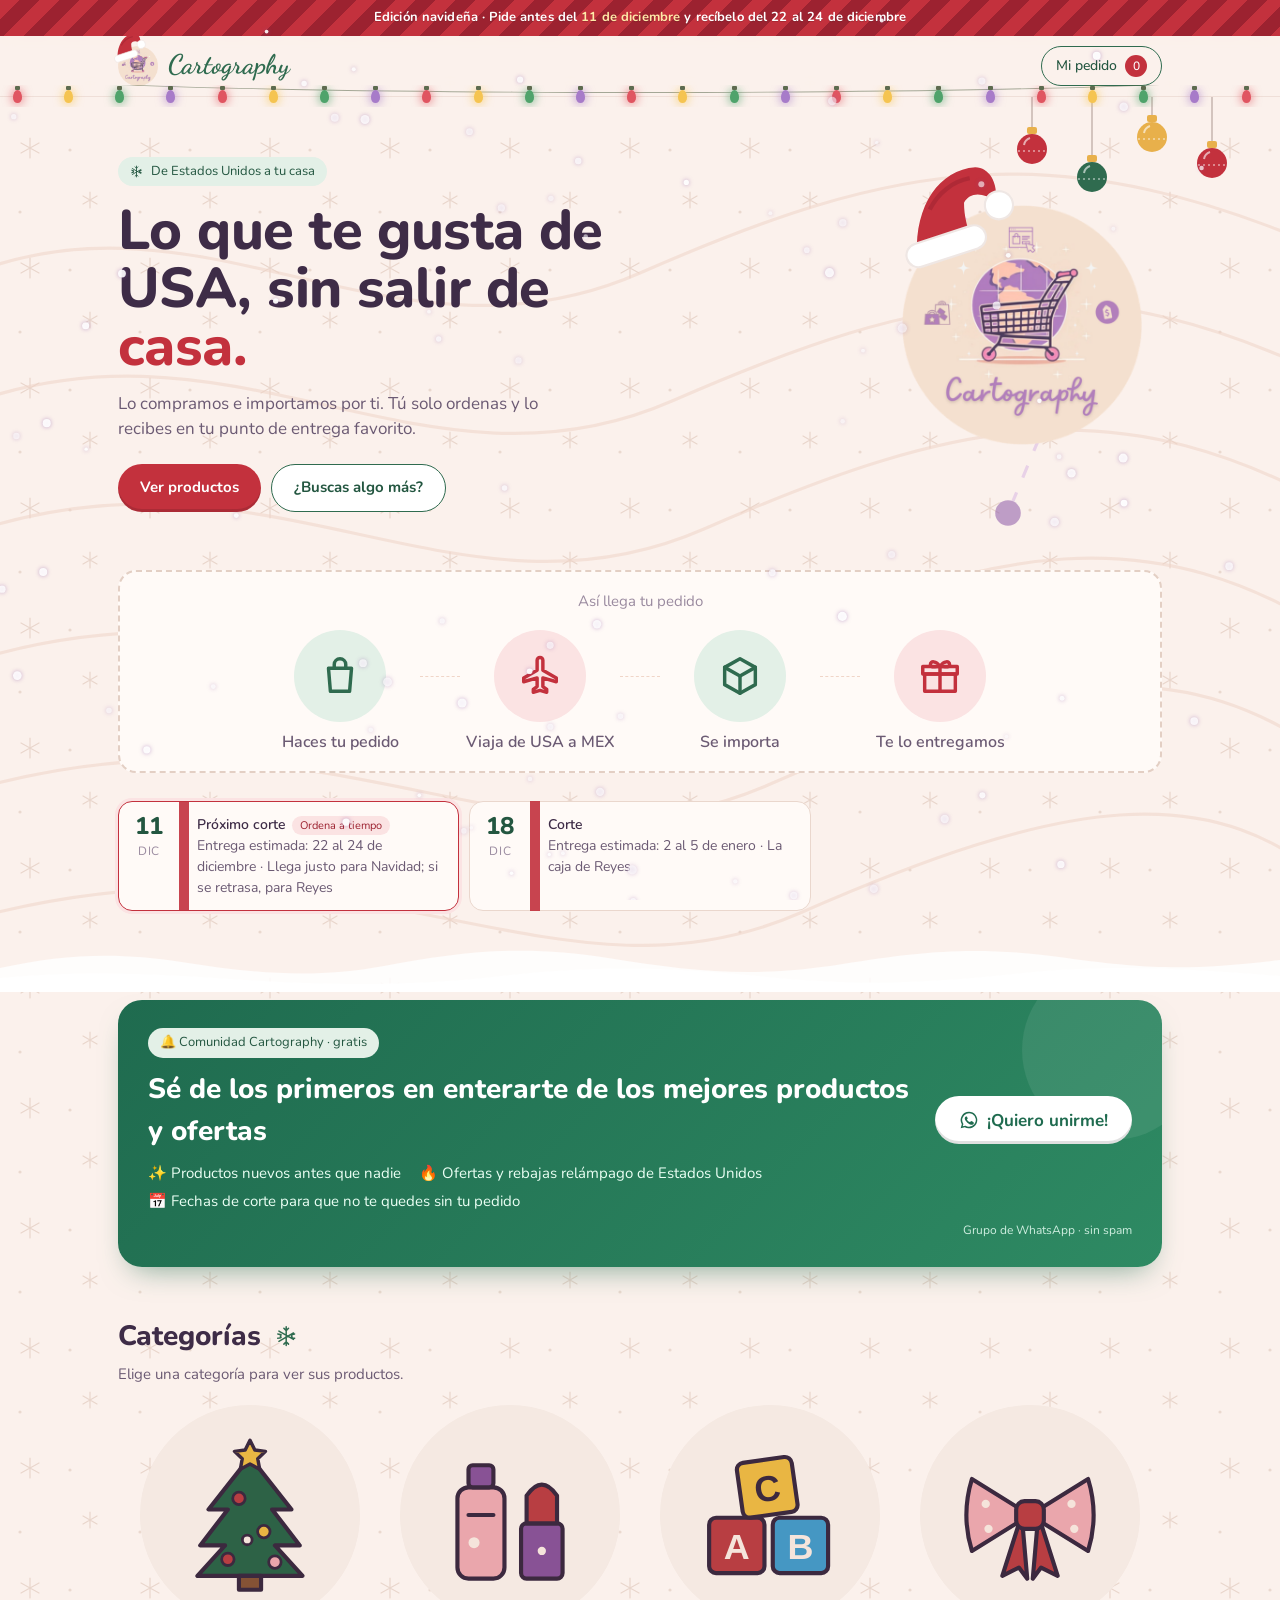
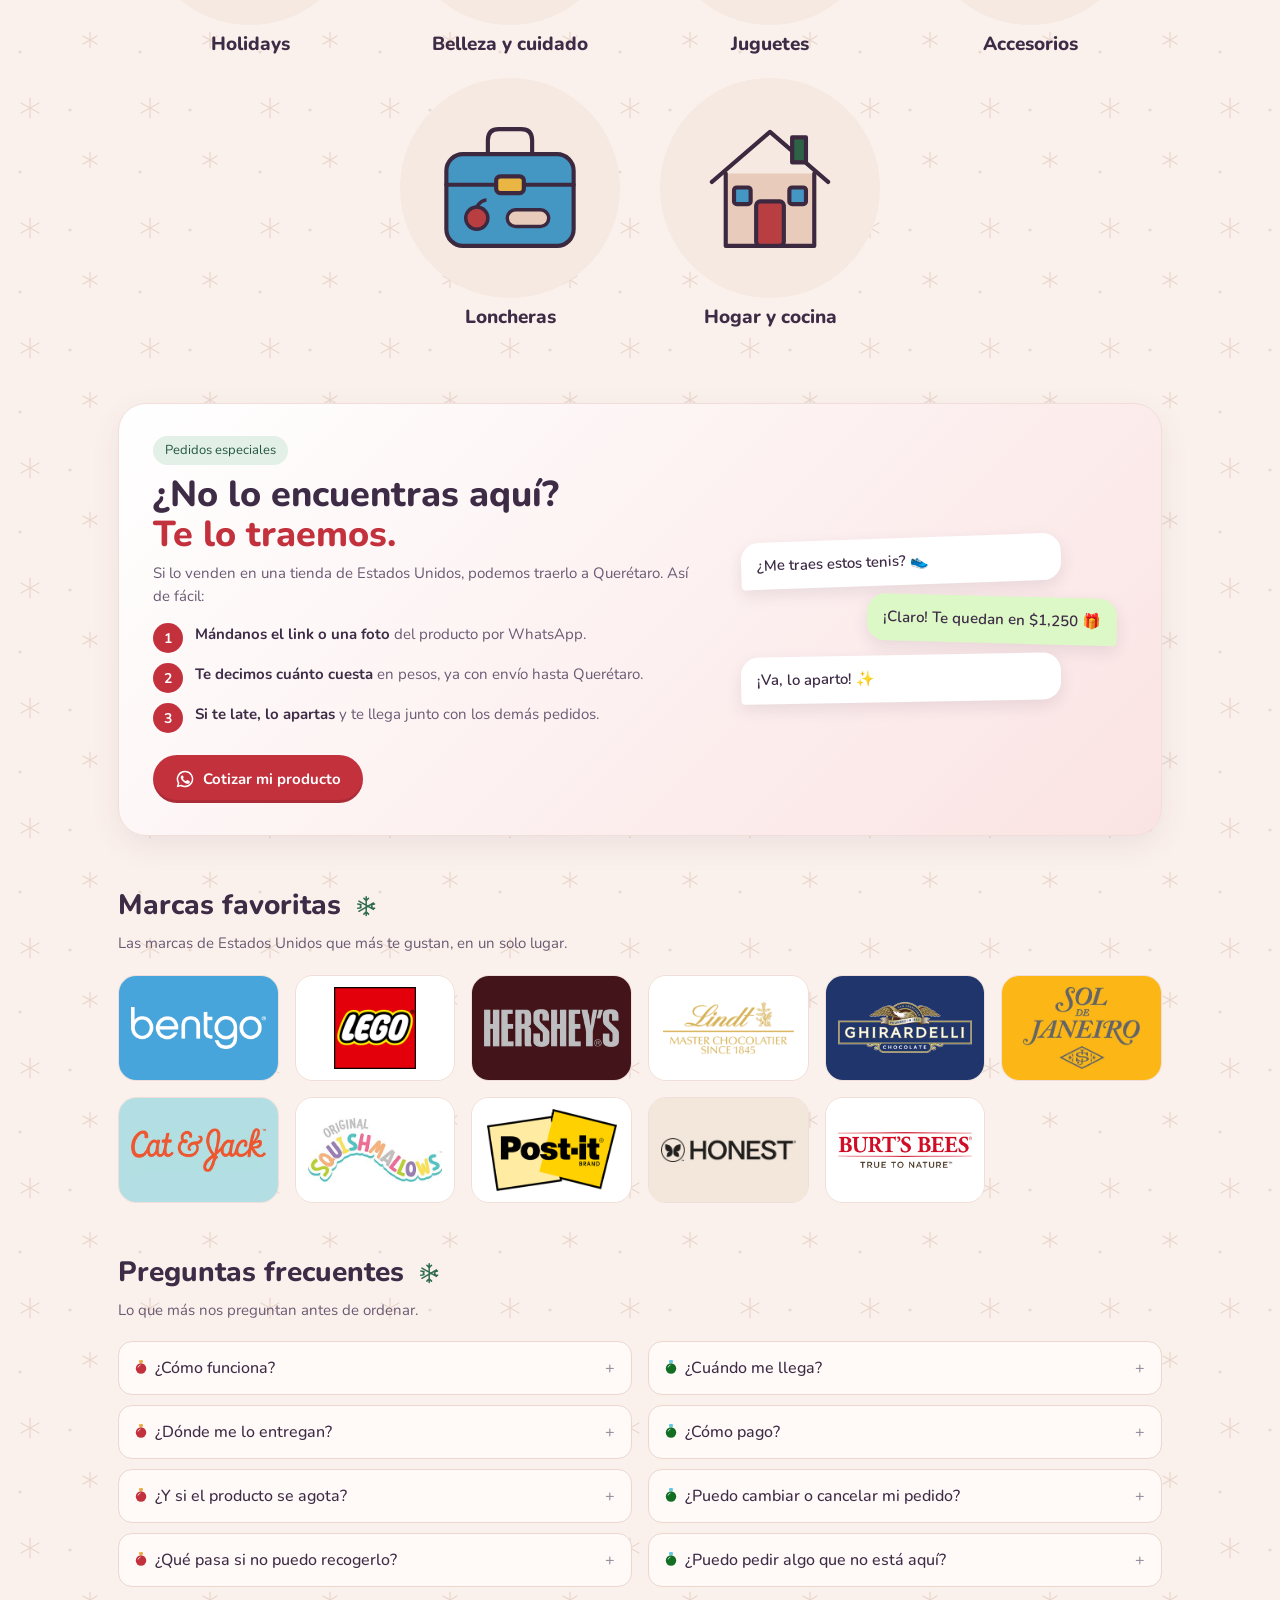
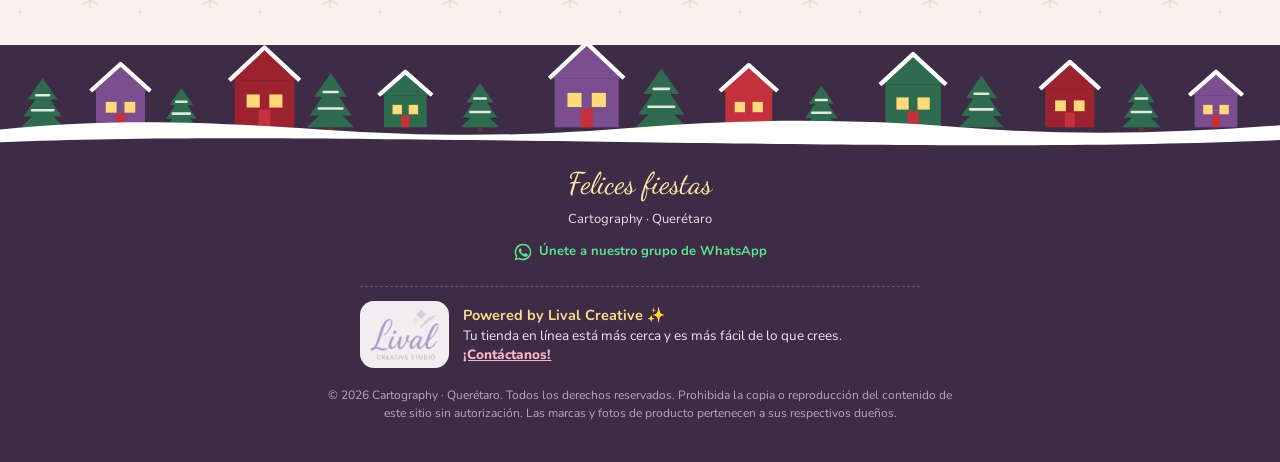
==== commit ebe52182: "Pausa temporal de productos de Walmart y Sam's Co-Authored-By: Claude Opus 5.5 <noreply@anthropic.co" ====
--- a/index.html
+++ b/index.html
@@ -142,7 +142,7 @@
 <div class="aviso" id="aviso" hidden role="status"></div>
 
 <script src="assets/productos.js?v=175"></script>
-<script src="assets/tienda.js?v=8"></script>
+<script src="assets/tienda.js?v=9"></script>
 <script src="assets/comun.js?v=34"></script>
 <script>
 (function () {
@@ -168,8 +168,8 @@
   pa.target = "_blank"; pa.rel = "noopener";
   document.getElementById("pedirWa").href = pa.href;
 
-  document.getElementById("marcasGrid").innerHTML = U.MARCAS.map(m => U.marcaHTML(m, "categoria/")).join("");
-  document.getElementById("cats").innerHTML = U.CATEGORIAS.map(c => U.circuloHTML("categoria/?c=" + c.id, U.fotoCategoria(c), c.nombre)).join("");
+  document.getElementById("marcasGrid").innerHTML = U.MARCAS.filter(m => U.productosMarca(m.nombre).length).map(m => U.marcaHTML(m, "categoria/")).join("");
+  document.getElementById("cats").innerHTML = U.CATEGORIAS.filter(c => U.productosDe(c).length).map(c => U.circuloHTML("categoria/?c=" + c.id, U.fotoCategoria(c), c.nombre)).join("");
 })();
 </script>
 </body>
